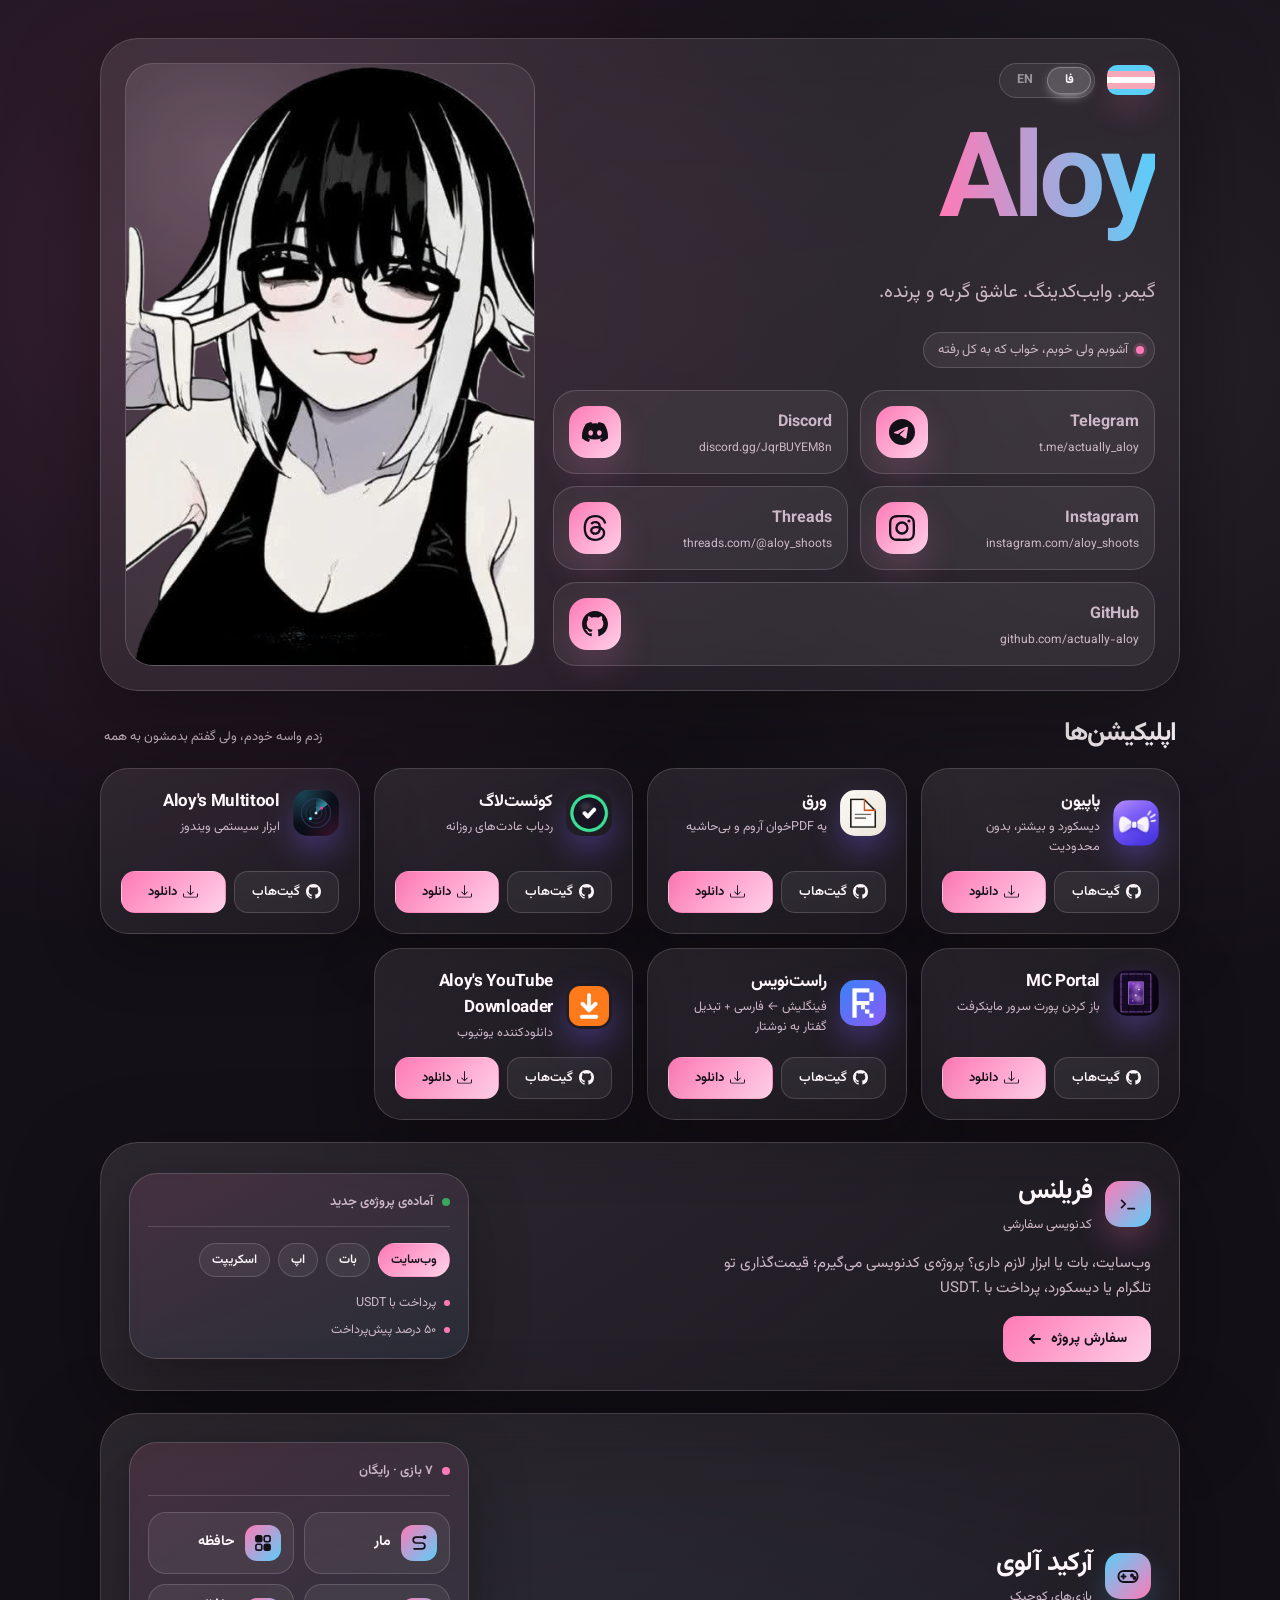
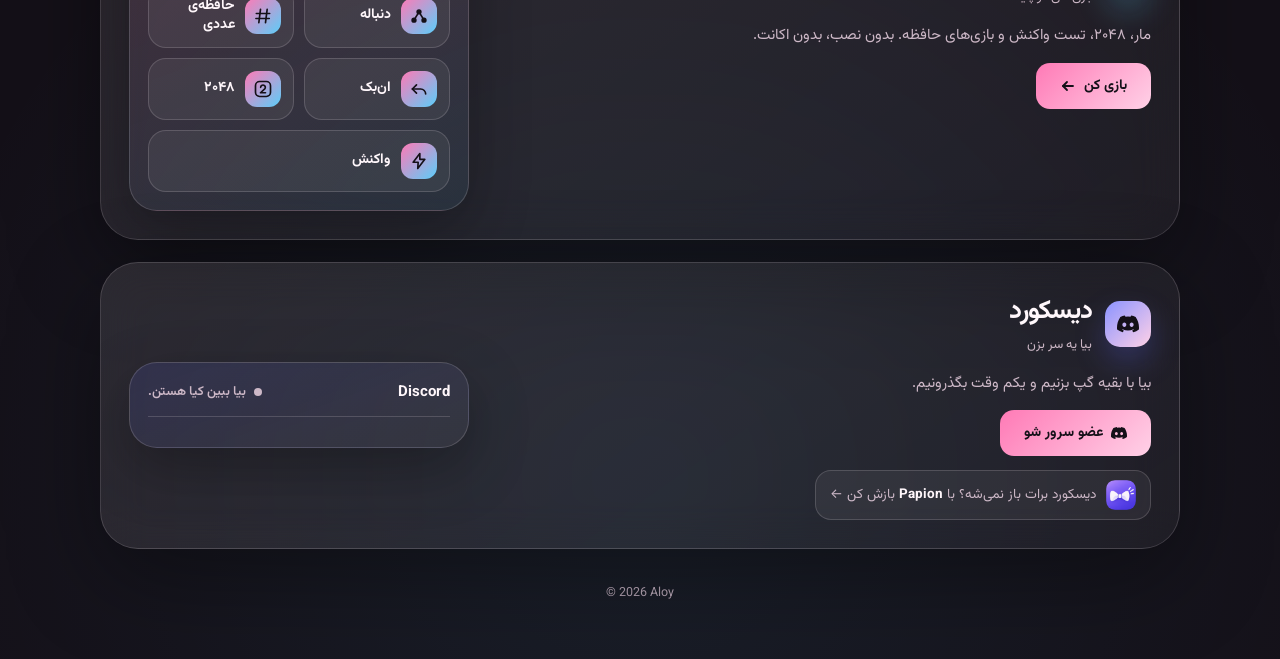
==== index.html @ 496dea72 "Add files via upload" ====
<!doctype html>
<html lang="fa" dir="rtl">
<head>
  <meta charset="utf-8">
  <meta name="viewport" content="width=device-width, initial-scale=1">
  <meta name="theme-color" content="#141018">
  <title>Aloy</title>
  <meta name="description" content="Aloy&#039;s corner of the internet — links, an OC, and whatever else.">
  <link rel="canonical" href="https://actually-aloy.github.io/site">
  <meta property="og:type" content="profile">
  <meta property="og:title" content="Aloy">
  <meta property="og:description" content="Aloy&#039;s corner of the internet — links, an OC, and whatever else.">
  <meta property="og:url" content="https://actually-aloy.github.io/site">
  <meta property="og:image" content="https://actually-aloy.github.io/site/og.jpg">
  <meta name="twitter:card" content="summary_large_image">
  <meta name="twitter:title" content="Aloy">
  <meta name="twitter:description" content="Aloy&#039;s corner of the internet — links, an OC, and whatever else.">
  <meta name="twitter:image" content="https://actually-aloy.github.io/site/og.jpg">
  <link rel="icon" href="favicon.svg?v=2" type="image/svg+xml">
  <link rel="preconnect" href="https://fonts.googleapis.com">
  <link rel="preconnect" href="https://fonts.gstatic.com" crossorigin>
  <link href="https://fonts.googleapis.com/css2?family=Inter:wght@400;500;600;700;800;900&display=swap" rel="stylesheet">
  <link href="https://fonts.googleapis.com/css2?family=Vazirmatn:wght@400;500;600;700;800;900&display=swap" rel="stylesheet">
  <style>
    :root {
      --bg: #141018;
      --text: #fff7fb;
      --muted: #cdb8c7;
      --line: rgba(255, 239, 247, 0.16);
      --pink: #ff7ab6;
      --pink-soft: #ffd1e7;
      --blue: #5bcefa;
      --surface: rgba(255, 244, 249, 0.07);
      --radius: 28px;
    }

    * {
      box-sizing: border-box;
    }

    body {
      margin: 0;
      min-height: 100vh;
      font-family: Inter, ui-sans-serif, system-ui, -apple-system, BlinkMacSystemFont, "Segoe UI", sans-serif;
      color: var(--text);
      background:
        radial-gradient(circle at 16% 12%, rgba(255, 122, 182, 0.15), transparent 30%),
        radial-gradient(circle at 88% 16%, rgba(255, 209, 231, 0.08), transparent 28%),
        radial-gradient(circle at 50% 92%, rgba(91, 206, 250, 0.08), transparent 34%),
        var(--bg);
      animation: page-fade-in 0.4s ease-out;
      user-select: none;
      -webkit-user-select: none;
      -moz-user-select: none;
    }

    @keyframes page-fade-in {
      from { opacity: 0; }
      to { opacity: 1; }
    }

    @media (prefers-reduced-motion: reduce) {
      body {
        animation: none;
      }
    }

    html[lang="fa"] body {
      font-family: Vazirmatn, Inter, ui-sans-serif, system-ui, -apple-system, BlinkMacSystemFont, "Segoe UI", sans-serif;
    }

    html[dir="rtl"] .status {
      padding: 7px 10px 7px 14px;
    }

    html[dir="rtl"] .social {
      grid-template-columns: minmax(0, 1fr) 52px;
    }

    html[dir="rtl"] .social-icon {
      order: 2;
    }

    html[dir="rtl"] .social > span:last-child {
      text-align: right;
    }

    html[dir="rtl"] .app-top {
      text-align: right;
    }

    html[dir="rtl"] .discord-top,
    html[dir="rtl"] .freelance-top,
    html[dir="rtl"] .arcade-top {
      text-align: right;
    }

    html[dir="rtl"] .discord-status-badge {
      right: auto;
      left: -2px;
    }

    html[dir="rtl"] .discord-more-row {
      text-align: right;
    }

    a {
      color: inherit;
      text-decoration: none;
    }

    .page {
      width: min(1080px, calc(100% - 36px));
      margin: 0 auto;
      padding: 38px 0 56px;
    }

    .hero {
      display: grid;
      grid-template-columns: minmax(0, 1fr) minmax(310px, 410px);
      gap: 18px;
      padding: 24px;
      overflow: visible;
      border: 1px solid var(--line);
      border-radius: calc(var(--radius) + 10px);
      background: linear-gradient(145deg, rgba(255, 244, 249, 0.105), rgba(255, 244, 249, 0.045));
      box-shadow: 0 28px 90px rgba(0, 0, 0, 0.36);
      backdrop-filter: blur(22px);
    }

    .intro {
      display: flex;
      flex-direction: column;
      justify-content: center;
      gap: 22px;
      min-width: 0;
    }

    .topline {
      display: flex;
      align-items: center;
      gap: 12px;
      min-width: 0;
    }

    .flag {
      width: 48px;
      height: 30px;
      flex: 0 0 auto;
      padding: 0;
      border: none;
      border-radius: 10px;
      overflow: hidden;
      cursor: pointer;
      box-shadow: 0 14px 30px rgba(255, 122, 182, 0.16);
      background:
        linear-gradient(
          #5bcefa 0 20%,
          #f5a9b8 20% 40%,
          #ffffff 40% 60%,
          #f5a9b8 60% 80%,
          #5bcefa 80% 100%
        );
      transition: transform 180ms ease, box-shadow 180ms ease;
    }

    .flag:hover {
      transform: translateY(-2px) scale(1.03);
      box-shadow: 0 18px 36px rgba(255, 122, 182, 0.26);
    }

    .flag:focus-visible {
      outline: 2px solid var(--pink-soft);
      outline-offset: 3px;
    }

    .lang-toggle {
      margin-inline-start: auto;
      display: inline-flex;
      align-items: center;
      gap: 6px;
      padding: 7px 14px;
      border: 1px solid var(--line);
      border-radius: 999px;
      background: rgba(255, 244, 249, 0.06);
      color: var(--text);
      font-family: inherit;
      font-size: 13px;
      font-weight: 600;
      cursor: pointer;
      transition: background 180ms ease, border-color 180ms ease;
    }

    .lang-toggle:hover {
      background: rgba(255, 244, 249, 0.12);
      border-color: rgba(255, 209, 231, 0.4);
    }

    .modal-overlay {
      position: fixed;
      inset: 0;
      z-index: 50;
      display: none;
      align-items: center;
      justify-content: center;
      padding: 20px;
      background: rgba(10, 7, 12, 0.72);
      backdrop-filter: blur(6px);
      animation: modal-fade 180ms ease-out;
    }

    .modal-overlay.open {
      display: flex;
    }

    @keyframes modal-fade {
      from { opacity: 0; }
      to { opacity: 1; }
    }

    .modal-box {
      width: min(520px, 100%);
      max-height: 84vh;
      overflow-y: auto;
      padding: 28px;
      border: 1px solid var(--line);
      border-radius: calc(var(--radius) - 4px);
      background: linear-gradient(150deg, rgba(35, 27, 40, 0.98), rgba(20, 16, 24, 0.98));
      box-shadow: 0 30px 90px rgba(0, 0, 0, 0.5);
    }

    .modal-box h2 {
      margin: 0 0 14px;
      font-size: 24px;
      letter-spacing: -0.03em;
    }

    .modal-box p {
      margin: 0 0 14px;
      color: var(--muted);
      font-size: 15px;
      line-height: 1.75;
    }

    .modal-box p:last-of-type {
      margin-bottom: 0;
    }

    .modal-close {
      margin-top: 20px;
      width: 100%;
      padding: 11px;
      border: none;
      border-radius: 14px;
      background: linear-gradient(135deg, var(--pink), var(--pink-soft));
      color: #141018;
      font-family: inherit;
      font-size: 14px;
      font-weight: 700;
      cursor: pointer;
      transition: filter 180ms ease;
    }

    .modal-close:hover {
      filter: brightness(1.05);
    }

    h1 {
      margin: 0;
      font-size: clamp(58px, 11vw, 118px);
      line-height: 1.15;
      letter-spacing: -0.04em;
    }

    .gradient-text {
      background: linear-gradient(90deg, var(--pink), var(--blue), var(--pink-soft), var(--pink));
      background-size: 300% 100%;
      -webkit-background-clip: text;
      background-clip: text;
      color: transparent;
      animation: enchant 5s linear infinite;
    }

    @keyframes enchant {
      to { background-position: -300% 0; }
    }

    @media (prefers-reduced-motion: reduce) {
      .gradient-text {
        animation: none;
      }
    }

    .bio {
      max-width: 560px;
      margin: 0;
      color: var(--muted);
      font-size: 19px;
      line-height: 1.7;
    }

    .status {
      display: inline-flex;
      align-items: center;
      gap: 8px;
      width: fit-content;
      margin: 0;
      padding: 7px 14px 7px 10px;
      border: 1px solid var(--line);
      border-radius: 999px;
      background: rgba(255, 244, 249, 0.06);
      color: var(--muted);
      font-size: 13px;
    }

    .status-dot {
      width: 8px;
      height: 8px;
      flex: 0 0 auto;
      border-radius: 50%;
      background: var(--pink);
      box-shadow: 0 0 0 3px rgba(255, 122, 182, 0.18);
    }

    .socials {
      display: grid;
      grid-template-columns: repeat(2, minmax(0, 1fr));
      gap: 12px;
    }

    .social {
      display: grid;
      grid-template-columns: 52px minmax(0, 1fr);
      align-items: center;
      gap: 14px;
      min-height: 78px;
      padding: 15px;
      border: 1px solid var(--line);
      border-radius: 23px;
      background: rgba(255, 244, 249, 0.06);
      transition: transform 180ms ease, border-color 180ms ease, background 180ms ease;
    }

    .social:last-child:nth-child(odd) {
      grid-column: 1 / -1;
    }

    .social:hover {
      transform: translateY(-2px);
      border-color: rgba(255, 209, 231, 0.4);
      background: rgba(255, 244, 249, 0.1);
    }

    .social-icon {
      width: 52px;
      height: 52px;
      display: grid;
      place-items: center;
      border-radius: 18px;
      color: #141018;
      background: linear-gradient(135deg, var(--pink), var(--pink-soft));
      box-shadow: 0 16px 34px rgba(255, 122, 182, 0.18);
    }

    .social-icon svg {
      width: 26px;
      height: 26px;
      color: #141018;
    }

    .social strong {
      display: block;
      overflow: hidden;
      text-overflow: ellipsis;
      white-space: nowrap;
      font-size: 16px;
    }

    .social span:last-child {
      display: block;
      margin-top: 4px;
      overflow: hidden;
      color: var(--muted);
      text-overflow: ellipsis;
      white-space: nowrap;
      font-size: 12px;
    }

    .oc-panel {
      position: relative;
      overflow: hidden;
      min-height: 470px;
      border: 1px solid var(--line);
      border-radius: var(--radius);
      background:
        radial-gradient(circle at 24% 16%, rgba(255, 209, 231, 0.16), transparent 34%),
        rgba(255, 244, 249, 0.055);
    }

    .oc-image {
      width: 100%;
      height: 100%;
      min-height: 470px;
      object-fit: cover;
      display: block;
    }

    .oc-placeholder {
      width: 100%;
      height: 100%;
      min-height: 470px;
      display: grid;
      place-items: center;
      padding: 30px;
      text-align: center;
    }

    .oc-placeholder-inner {
      width: min(260px, 100%);
      aspect-ratio: 1 / 1.18;
      display: grid;
      place-items: center;
      border: 1.5px dashed rgba(255, 209, 231, 0.42);
      border-radius: 30px;
      background: rgba(255, 244, 249, 0.055);
    }

    .oc-placeholder p {
      margin: 0;
      color: var(--muted);
      line-height: 1.65;
    }

    .oc-placeholder strong {
      display: block;
      margin-bottom: 8px;
      color: var(--text);
      font-size: 22px;
      letter-spacing: -0.04em;
    }

    .copyright {
      margin: 34px 0 0;
      color: var(--muted);
      font-size: 12.5px;
      text-align: center;
      opacity: 0.75;
    }

    .apps-section {
      margin-top: 22px;
    }

    .freelance-panel {
      display: grid;
      grid-template-columns: minmax(0, 1fr) minmax(280px, 340px);
      gap: 26px;
      align-items: center;
      margin-top: 22px;
      padding: 28px;
      border: 1px solid var(--line);
      border-radius: calc(var(--radius) + 10px);
      background: linear-gradient(145deg, rgba(255, 244, 249, 0.105), rgba(255, 244, 249, 0.045));
      box-shadow: 0 28px 90px rgba(0, 0, 0, 0.36);
      backdrop-filter: blur(22px);
    }

    .freelance-intro {
      display: flex;
      flex-direction: column;
      align-items: flex-start;
      gap: 14px;
      min-width: 0;
    }

    .freelance-top {
      display: flex;
      align-items: center;
      gap: 13px;
    }

    .freelance-icon {
      width: 46px;
      height: 46px;
      flex: 0 0 auto;
      display: grid;
      place-items: center;
      border-radius: 15px;
      color: #141018;
      background: linear-gradient(135deg, var(--pink), var(--blue));
      box-shadow: 0 14px 30px rgba(255, 122, 182, 0.24);
    }

    .freelance-icon svg {
      width: 22px;
      height: 22px;
    }

    .freelance-top h2 {
      margin: 0;
      font-size: 26px;
      letter-spacing: -0.03em;
    }

    .freelance-top span {
      color: var(--muted);
      font-size: 13px;
    }

    .freelance-cta {
      margin: 0;
      max-width: 440px;
      color: var(--muted);
      font-size: 15px;
      line-height: 1.7;
    }

    .freelance-go {
      display: inline-flex;
      align-items: center;
      gap: 8px;
      padding: 12px 24px;
      border: none;
      border-radius: 14px;
      background: linear-gradient(135deg, var(--pink), var(--pink-soft));
      color: #141018;
      font-family: inherit;
      font-size: 14px;
      font-weight: 700;
      transition: filter 180ms ease, transform 180ms ease;
    }

    .freelance-go:hover {
      filter: brightness(1.05);
      transform: translateY(-2px);
    }

    .freelance-go svg {
      width: 16px;
      height: 16px;
      flex: 0 0 auto;
    }

    html[dir="rtl"] .freelance-go svg {
      transform: scaleX(-1);
    }

    .freelance-card {
      display: flex;
      flex-direction: column;
      gap: 16px;
      width: 100%;
      max-width: 340px;
      margin-inline-start: auto;
      padding: 18px;
      border: 1px solid var(--line);
      border-radius: var(--radius);
      background: linear-gradient(160deg, rgba(255, 122, 182, 0.12), rgba(91, 206, 250, 0.07));
      box-shadow: 0 20px 60px rgba(0, 0, 0, 0.3);
    }

    .freelance-status {
      display: flex;
      align-items: center;
      gap: 9px;
      padding-bottom: 14px;
      border-bottom: 1px solid var(--line);
      color: var(--muted);
      font-size: 13px;
      font-weight: 600;
    }

    .freelance-dot {
      width: 8px;
      height: 8px;
      flex: 0 0 auto;
      border-radius: 50%;
      background: #3ba55d;
      box-shadow: 0 0 0 0 rgba(59, 165, 93, 0.6);
      animation: discord-pulse 2.2s ease-out infinite;
    }

    .freelance-dot.is-busy {
      background: var(--muted);
      animation: none;
    }

    .freelance-chips {
      display: flex;
      flex-wrap: wrap;
      gap: 8px;
    }

    .freelance-chip {
      padding: 6px 12px;
      border: 1px solid var(--line);
      border-radius: 999px;
      background: rgba(255, 244, 249, 0.06);
      color: var(--text);
      font-size: 12.5px;
      font-weight: 600;
    }

    .freelance-chip.main {
      border-color: transparent;
      background: linear-gradient(135deg, var(--pink), var(--pink-soft));
      color: #141018;
    }

    .freelance-meta {
      display: flex;
      flex-direction: column;
      gap: 7px;
      color: var(--muted);
      font-size: 12.5px;
    }

    .freelance-meta-row {
      display: flex;
      align-items: center;
      gap: 8px;
    }

    .freelance-meta-row::before {
      content: "";
      width: 6px;
      height: 6px;
      flex: 0 0 auto;
      border-radius: 50%;
      background: var(--pink);
    }

    .arcade-panel {
      display: grid;
      grid-template-columns: minmax(0, 1fr) minmax(280px, 340px);
      gap: 26px;
      align-items: center;
      margin-top: 22px;
      padding: 28px;
      border: 1px solid var(--line);
      border-radius: calc(var(--radius) + 10px);
      background: linear-gradient(145deg, rgba(255, 244, 249, 0.105), rgba(255, 244, 249, 0.045));
      box-shadow: 0 28px 90px rgba(0, 0, 0, 0.36);
      backdrop-filter: blur(22px);
    }

    .arcade-intro {
      display: flex;
      flex-direction: column;
      align-items: flex-start;
      gap: 14px;
      min-width: 0;
    }

    .arcade-top {
      display: flex;
      align-items: center;
      gap: 13px;
    }

    .arcade-icon {
      width: 46px;
      height: 46px;
      flex: 0 0 auto;
      display: grid;
      place-items: center;
      border-radius: 15px;
      color: #141018;
      background: linear-gradient(135deg, var(--blue), var(--pink));
      box-shadow: 0 14px 30px rgba(91, 206, 250, 0.2);
    }

    .arcade-icon svg {
      width: 24px;
      height: 24px;
    }

    .arcade-top h2 {
      margin: 0;
      font-size: 26px;
      letter-spacing: -0.03em;
    }

    .arcade-top span {
      color: var(--muted);
      font-size: 13px;
    }

    .arcade-cta {
      margin: 0;
      max-width: 440px;
      color: var(--muted);
      font-size: 15px;
      line-height: 1.7;
    }

    .arcade-go {
      display: inline-flex;
      align-items: center;
      gap: 8px;
      padding: 12px 24px;
      border-radius: 14px;
      background: linear-gradient(135deg, var(--pink), var(--pink-soft));
      color: #141018;
      font-size: 14px;
      font-weight: 700;
      transition: filter 180ms ease, transform 180ms ease;
    }

    .arcade-go:hover {
      filter: brightness(1.05);
      transform: translateY(-2px);
    }

    .arcade-go svg {
      width: 16px;
      height: 16px;
      flex: 0 0 auto;
    }

    html[dir="rtl"] .arcade-go svg {
      transform: scaleX(-1);
    }

    .arcade-card {
      display: flex;
      flex-direction: column;
      gap: 16px;
      width: 100%;
      max-width: 340px;
      margin-inline-start: auto;
      padding: 18px;
      border: 1px solid var(--line);
      border-radius: var(--radius);
      background: linear-gradient(160deg, rgba(255, 122, 182, 0.12), rgba(91, 206, 250, 0.07));
      box-shadow: 0 20px 60px rgba(0, 0, 0, 0.3);
    }

    .arcade-status {
      display: flex;
      align-items: center;
      gap: 9px;
      padding-bottom: 14px;
      border-bottom: 1px solid var(--line);
      color: var(--muted);
      font-size: 13px;
      font-weight: 600;
    }

    .arcade-dot {
      width: 8px;
      height: 8px;
      flex: 0 0 auto;
      border-radius: 50%;
      background: var(--pink);
    }

    .arcade-grid {
      display: grid;
      grid-template-columns: repeat(2, minmax(0, 1fr));
      gap: 10px;
    }

    .arcade-tile:last-child:nth-child(odd) {
      grid-column: 1 / -1;
    }

    .arcade-tile {
      display: flex;
      align-items: center;
      gap: 10px;
      min-width: 0;
      padding: 12px;
      border: 1px solid var(--line);
      border-radius: 18px;
      background: rgba(255, 244, 249, 0.06);
      transition: transform 180ms ease, border-color 180ms ease, background 180ms ease;
    }

    .arcade-tile:hover {
      transform: translateY(-2px);
      border-color: rgba(255, 209, 231, 0.4);
      background: rgba(255, 244, 249, 0.1);
    }

    .arcade-tile-icon {
      width: 36px;
      height: 36px;
      flex: 0 0 auto;
      display: grid;
      place-items: center;
      border-radius: 12px;
      color: #141018;
      background: linear-gradient(135deg, var(--pink), var(--blue));
    }

    .arcade-tile-icon svg {
      width: 20px;
      height: 20px;
    }

    .arcade-tile-name {
      min-width: 0;
      overflow: hidden;
      overflow-wrap: anywhere;
      line-height: 1.35;
      font-size: 14px;
      font-weight: 700;
    }

    .arcade-go:focus-visible,
    .arcade-tile:focus-visible {
      outline: 2px solid var(--pink-soft);
      outline-offset: 3px;
    }

    .discord-panel {
      display: grid;
      grid-template-columns: minmax(0, 1fr) minmax(280px, 340px);
      gap: 26px;
      align-items: center;
      margin-top: 22px;
      padding: 28px;
      border: 1px solid var(--line);
      border-radius: calc(var(--radius) + 10px);
      background: linear-gradient(145deg, rgba(255, 244, 249, 0.105), rgba(255, 244, 249, 0.045));
      box-shadow: 0 28px 90px rgba(0, 0, 0, 0.36);
      backdrop-filter: blur(22px);
    }

    .discord-intro {
      display: flex;
      flex-direction: column;
      align-items: flex-start;
      gap: 14px;
      min-width: 0;
    }

    .discord-cta {
      margin: 0;
      max-width: 440px;
      color: var(--muted);
      font-size: 15px;
      line-height: 1.7;
    }

    .discord-join {
      display: inline-flex;
      align-items: center;
      gap: 8px;
      padding: 12px 24px;
      border: none;
      border-radius: 14px;
      background: linear-gradient(135deg, var(--pink), var(--pink-soft));
      color: #141018;
      font-family: inherit;
      font-size: 14px;
      font-weight: 700;
      transition: filter 180ms ease, transform 180ms ease;
    }

    .discord-join:hover {
      filter: brightness(1.05);
      transform: translateY(-2px);
    }

    .discord-join svg {
      width: 16px;
      height: 16px;
      flex: 0 0 auto;
    }

    .discord-alt {
      display: inline-flex;
      align-items: center;
      gap: 10px;
      max-width: 440px;
      padding: 9px 14px;
      border: 1px solid var(--line);
      border-radius: 16px;
      background: rgba(255, 244, 249, 0.06);
      color: var(--muted);
      font-size: 13.5px;
      line-height: 1.6;
      transition: border-color 180ms ease, background 180ms ease, color 180ms ease;
    }

    .discord-alt:hover {
      border-color: rgba(255, 209, 231, 0.4);
      background: rgba(255, 244, 249, 0.1);
      color: var(--text);
    }

    .discord-alt img {
      width: 30px;
      height: 30px;
      flex: 0 0 auto;
      border-radius: 9px;
    }

    .discord-alt b {
      color: var(--text);
      font-weight: 700;
    }

    .discord-top {
      display: flex;
      align-items: center;
      gap: 13px;
    }

    .discord-icon {
      width: 46px;
      height: 46px;
      flex: 0 0 auto;
      display: grid;
      place-items: center;
      border-radius: 15px;
      color: #141018;
      background: linear-gradient(135deg, #8b93ff, var(--pink-soft));
      box-shadow: 0 14px 30px rgba(88, 101, 242, 0.28);
    }

    .discord-icon svg {
      width: 22px;
      height: 22px;
    }

    .discord-top h2 {
      margin: 0;
      font-size: 26px;
      letter-spacing: -0.03em;
    }

    .discord-top span {
      color: var(--muted);
      font-size: 13px;
    }

    .discord-live-card {
      display: flex;
      flex-direction: column;
      width: 100%;
      max-width: 340px;
      margin-inline-start: auto;
      padding: 18px;
      border: 1px solid var(--line);
      border-radius: var(--radius);
      background: linear-gradient(160deg, rgba(88, 101, 242, 0.14), rgba(255, 244, 249, 0.05));
      box-shadow: 0 20px 60px rgba(0, 0, 0, 0.3);
    }

    .discord-card-head {
      display: flex;
      align-items: baseline;
      justify-content: space-between;
      gap: 10px;
      padding-bottom: 12px;
      border-bottom: 1px solid var(--line);
    }

    .discord-server-name {
      min-width: 0;
      font-size: 15px;
      font-weight: 700;
      color: var(--text);
      white-space: nowrap;
      overflow: hidden;
      text-overflow: ellipsis;
    }

    .discord-status {
      display: flex;
      align-items: center;
      flex: 0 0 auto;
      gap: 8px;
      font-size: 13px;
      font-weight: 600;
      color: var(--muted);
    }

    .discord-dot {
      width: 8px;
      height: 8px;
      flex: 0 0 auto;
      border-radius: 50%;
      background: #3ba55d;
      box-shadow: 0 0 0 0 rgba(59, 165, 93, 0.6);
      animation: discord-pulse 2.2s ease-out infinite;
    }

    .discord-live-card.is-loading .discord-dot,
    .discord-live-card.is-fallback .discord-dot {
      background: var(--muted);
      animation: none;
    }

    @keyframes discord-pulse {
      0% { box-shadow: 0 0 0 0 rgba(59, 165, 93, 0.55); }
      70% { box-shadow: 0 0 0 7px rgba(59, 165, 93, 0); }
      100% { box-shadow: 0 0 0 0 rgba(59, 165, 93, 0); }
    }

    .discord-roster {
      display: flex;
      flex-direction: column;
      gap: 2px;
      margin-top: 12px;
      max-height: 280px;
      overflow-y: auto;
    }

    .discord-roster::-webkit-scrollbar {
      width: 6px;
    }

    .discord-roster::-webkit-scrollbar-thumb {
      background: rgba(255, 244, 249, 0.15);
      border-radius: 999px;
    }

    .discord-roster::-webkit-scrollbar-track {
      background: transparent;
    }

    .discord-channel-label {
      display: flex;
      align-items: center;
      gap: 6px;
      margin: 10px 0 4px;
      color: var(--muted);
      font-size: 11px;
      font-weight: 700;
      text-transform: uppercase;
      letter-spacing: 0.05em;
    }

    .discord-channel-label:first-child {
      margin-top: 0;
    }

    .discord-channel-label svg {
      width: 12px;
      height: 12px;
      flex: 0 0 auto;
    }

    .discord-member-row {
      display: flex;
      align-items: center;
      gap: 9px;
      padding: 4px 2px;
      border-radius: 8px;
      transition: background 140ms ease;
    }

    .discord-member-row:hover {
      background: rgba(255, 244, 249, 0.06);
    }

    .discord-member-avatar {
      position: relative;
      width: 24px;
      height: 24px;
      flex: 0 0 auto;
    }

    .discord-member-avatar img {
      width: 100%;
      height: 100%;
      border-radius: 50%;
      object-fit: cover;
      display: block;
      background: rgba(255, 244, 249, 0.08);
    }

    .discord-status-badge {
      position: absolute;
      right: -2px;
      bottom: -2px;
      width: 9px;
      height: 9px;
      border-radius: 50%;
      border: 2px solid #221b29;
    }

    .discord-member-name {
      min-width: 0;
      font-size: 13px;
      color: var(--text);
      white-space: nowrap;
      overflow: hidden;
      text-overflow: ellipsis;
    }

    .discord-more-row {
      padding: 6px 2px 2px;
      color: var(--muted);
      font-size: 12.5px;
    }

    .discord-skeleton-row {
      height: 22px;
      margin: 3px 0;
      border-radius: 8px;
      background: rgba(255, 244, 249, 0.07);
    }

    .discord-live-card.is-loading .discord-skeleton-row {
      animation: discord-shimmer 1.4s ease-in-out infinite;
    }

    @keyframes discord-shimmer {
      0%, 100% { opacity: 0.5; }
      50% { opacity: 1; }
    }

    .apps-head {
      display: flex;
      align-items: baseline;
      justify-content: space-between;
      gap: 12px;
      margin: 0 4px 14px;
    }

    .apps-head h2 {
      margin: 0;
      font-size: 26px;
      letter-spacing: -0.03em;
    }

    .apps-head span {
      color: var(--muted);
      font-size: 13px;
    }

    .apps-grid {
      display: grid;
      grid-template-columns: repeat(auto-fit, minmax(240px, 1fr));
      gap: 14px;
    }

    .app-card {
      display: flex;
      flex-direction: column;
      gap: 14px;
      padding: 20px;
      border: 1px solid var(--line);
      border-radius: var(--radius);
      background: linear-gradient(145deg, rgba(255, 244, 249, 0.09), rgba(255, 244, 249, 0.04));
      box-shadow: 0 20px 60px rgba(0, 0, 0, 0.3);
      backdrop-filter: blur(18px);
      transition: transform 180ms ease, border-color 180ms ease;
    }

    .app-card:hover {
      transform: translateY(-3px);
      border-color: rgba(255, 209, 231, 0.4);
    }

    .app-top {
      display: flex;
      align-items: center;
      gap: 13px;
    }

    .app-icon {
      width: 46px;
      height: 46px;
      flex: 0 0 auto;
      display: grid;
      place-items: center;
      border-radius: 15px;
      font-size: 17px;
      font-weight: 800;
      letter-spacing: -0.02em;
      color: #141018;
      background: linear-gradient(135deg, var(--blue), var(--pink-soft));
      box-shadow: 0 14px 30px rgba(91, 206, 250, 0.16);
    }

    .app-name {
      font-size: 17px;
      font-weight: 700;
      letter-spacing: -0.02em;
    }

    .app-ver {
      flex-basis: 100%;
      text-align: center;
      line-height: 1.1;
      font-size: 11px;
      font-weight: 600;
      opacity: 0.7;
    }

    .app-ver[hidden] {
      display: none;
    }

    .app-tag {
      margin-top: 2px;
      color: var(--muted);
      font-size: 12.5px;
    }

    .app-links {
      display: flex;
      flex-wrap: nowrap;
      gap: 8px;
      margin-top: auto;
    }

    .app-icon-img {
      display: block;
      background: none;
      object-fit: cover;
      box-shadow: 0 14px 30px rgba(124, 92, 250, 0.35);
    }

    .app-link {
      flex: 1;
      min-width: 0;
      white-space: nowrap;
      display: flex;
      align-items: center;
      justify-content: center;
      gap: 6px;
      padding: 10px 8px;
      border: 1px solid var(--line);
      border-radius: 14px;
      background: rgba(255, 244, 249, 0.06);
      color: var(--text);
      font-size: 13px;
      font-weight: 600;
      transition: background 180ms ease, border-color 180ms ease;
    }

    .app-link:hover {
      background: rgba(255, 244, 249, 0.12);
      border-color: rgba(255, 209, 231, 0.4);
    }

    .app-link.primary {
      flex-wrap: wrap;
      row-gap: 0;
      color: #141018;
      border-color: transparent;
      background: linear-gradient(135deg, var(--pink), var(--pink-soft));
    }

    .app-link.primary:hover {
      filter: brightness(1.05);
    }

    .app-link svg {
      width: 15px;
      height: 15px;
      flex: 0 0 auto;
    }

    @media (max-width: 900px) {
      .hero {
        grid-template-columns: 1fr;
      }

      .oc-panel,
      .oc-image,
      .oc-placeholder {
        min-height: 380px;
      }

      .discord-panel,
      .freelance-panel,
      .arcade-panel {
        grid-template-columns: 1fr;
      }

      .discord-intro,
      .freelance-intro,
      .arcade-intro {
        align-items: stretch;
        text-align: start;
      }

      .discord-live-card,
      .freelance-card,
      .arcade-card {
        max-width: 100%;
        margin-inline-start: 0;
      }

      .freelance-go,
      .arcade-go {
        justify-content: center;
      }
    }

    @media (max-width: 560px) {
      .page {
        width: min(100% - 22px, 1080px);
        padding-top: 18px;
      }

      .hero {
        padding: 16px;
        border-radius: 28px;
      }

      .discord-panel,
      .freelance-panel,
      .arcade-panel {
        padding: 18px;
        border-radius: 28px;
      }

      .socials {
        grid-template-columns: 1fr;
      }

      .intro {
        gap: 18px;
      }
    }
  </style>
  <link rel="stylesheet" href="langfx.css">
  <script src="langfx.js" defer></script>
</head>
<body>
  <main class="page">
    <section class="hero">
      <div class="intro">
        <div class="topline">
          <button type="button" class="flag" id="flag-btn" aria-label="Trans flag — click to learn what it means" aria-haspopup="dialog"></button>
          <button type="button" class="lang-toggle" id="lang-toggle" aria-label="Switch language"><span class="lt-pill"></span><span class="lt-o" data-l="en">EN</span><span class="lt-o" data-l="fa">فا</span></button>
        </div>
        <h1><span class="gradient-text">Aloy</span></h1>
        <p class="bio" id="bio-text">Gamer. Vibe coding. Cat & bird lover.</p>
        <p class="status" id="vibe-status"><span class="status-dot"></span><span id="vibe-text">loading vibe…</span></p>
        <nav class="socials" id="socials-nav" aria-label="Links">
          
      <a class="social" href="https://t.me/actually_aloy" target="_blank" rel="noopener noreferrer">
        <span class="social-icon"><svg viewBox="0 0 16 16" fill="currentColor" xmlns="http://www.w3.org/2000/svg">
        <path d="M16 8A8 8 0 1 1 0 8a8 8 0 0 1 16 0M8.287 5.906q-1.168.486-4.666 2.01-.567.225-.595.442c-.03.243.275.339.69.47l.175.055c.408.133.958.288 1.243.294q.39.01.868-.32 3.269-2.206 3.374-2.23c.05-.012.12-.026.166.016s.042.12.037.141c-.03.129-1.227 1.241-1.846 1.817-.193.18-.33.307-.358.336a8 8 0 0 1-.188.186c-.38.366-.664.64.015 1.088.327.216.589.393.85.571.284.194.568.387.936.629q.14.092.27.187c.331.236.63.448.997.414.214-.02.435-.22.547-.82.265-1.417.786-4.486.906-5.751a1.4 1.4 0 0 0-.013-.315.34.34 0 0 0-.114-.217.53.53 0 0 0-.31-.093c-.3.005-.763.166-2.984 1.09"/>
    </svg></span>
        <span>
          <strong>Telegram</strong>
          <span>t.me/actually_aloy</span>
        </span>
      </a>
    
      <a class="social" href="https://discord.gg/JqrBUYEM8n" target="_blank" rel="noopener noreferrer">
        <span class="social-icon"><svg viewBox="0 0 16 16" fill="currentColor" xmlns="http://www.w3.org/2000/svg">
        <path d="M13.545 2.907a13.2 13.2 0 0 0-3.257-1.011.05.05 0 0 0-.052.025c-.141.25-.297.577-.406.833a12.2 12.2 0 0 0-3.658 0 8 8 0 0 0-.412-.833.05.05 0 0 0-.052-.025c-1.125.194-2.22.534-3.257 1.011a.04.04 0 0 0-.021.018C.356 6.024-.213 9.047.066 12.032q.003.022.021.037a13.3 13.3 0 0 0 3.995 2.02.05.05 0 0 0 .056-.019q.463-.63.818-1.329a.05.05 0 0 0-.01-.059l-.018-.011a9 9 0 0 1-1.248-.595.05.05 0 0 1-.02-.066l.015-.019q.127-.095.248-.195a.05.05 0 0 1 .051-.007c2.619 1.196 5.454 1.196 8.041 0a.05.05 0 0 1 .053.007q.121.1.248.195a.05.05 0 0 1-.004.085 8 8 0 0 1-1.249.594.05.05 0 0 0-.03.03.05.05 0 0 0 .003.041c.24.465.515.909.817 1.329a.05.05 0 0 0 .056.019 13.2 13.2 0 0 0 4.001-2.02.05.05 0 0 0 .021-.037c.334-3.451-.559-6.449-2.366-9.106a.03.03 0 0 0-.02-.019m-8.198 7.307c-.789 0-1.438-.724-1.438-1.612s.637-1.613 1.438-1.613c.807 0 1.45.73 1.438 1.613 0 .888-.637 1.612-1.438 1.612m5.316 0c-.788 0-1.438-.724-1.438-1.612s.637-1.613 1.438-1.613c.807 0 1.451.73 1.438 1.613 0 .888-.631 1.612-1.438 1.612"/>
    </svg></span>
        <span>
          <strong>Discord</strong>
          <span>discord.gg/JqrBUYEM8n</span>
        </span>
      </a>
    
      <a class="social" href="https://www.instagram.com/aloy_shoots/" target="_blank" rel="noopener noreferrer">
        <span class="social-icon"><svg viewBox="0 0 16 16" fill="currentColor" xmlns="http://www.w3.org/2000/svg">
        <path d="M8 0C5.829 0 5.556.01 4.703.048 3.85.088 3.269.222 2.76.42a3.9 3.9 0 0 0-1.417.923A3.9 3.9 0 0 0 .42 2.76C.222 3.268.087 3.85.048 4.7.01 5.555 0 5.827 0 8.001c0 2.172.01 2.444.048 3.297.04.852.174 1.433.372 1.942.205.526.478.972.923 1.417.444.445.89.719 1.416.923.51.198 1.09.333 1.942.372C5.555 15.99 5.827 16 8 16s2.444-.01 3.298-.048c.851-.04 1.434-.174 1.943-.372a3.9 3.9 0 0 0 1.416-.923c.445-.445.718-.891.923-1.417.197-.509.332-1.09.372-1.942C15.99 10.445 16 10.173 16 8s-.01-2.445-.048-3.299c-.04-.851-.175-1.433-.372-1.941a3.9 3.9 0 0 0-.923-1.417A3.9 3.9 0 0 0 13.24.42c-.51-.198-1.092-.333-1.943-.372C10.443.01 10.172 0 7.998 0zm-.717 1.442h.718c2.136 0 2.389.007 3.232.046.78.035 1.204.166 1.486.275.373.145.64.319.92.599s.453.546.598.92c.11.281.24.705.275 1.485.039.843.047 1.096.047 3.231s-.008 2.389-.047 3.232c-.035.78-.166 1.203-.275 1.485a2.5 2.5 0 0 1-.599.919c-.28.28-.546.453-.92.598-.28.11-.704.24-1.485.276-.843.038-1.096.047-3.232.047s-2.39-.009-3.233-.047c-.78-.036-1.203-.166-1.485-.276a2.5 2.5 0 0 1-.92-.598 2.5 2.5 0 0 1-.6-.92c-.109-.281-.24-.705-.275-1.485-.038-.843-.046-1.096-.046-3.233s.008-2.388.046-3.231c.036-.78.166-1.204.276-1.486.145-.373.319-.64.599-.92s.546-.453.92-.598c.282-.11.705-.24 1.485-.276.738-.034 1.024-.044 2.515-.045zm4.988 1.328a.96.96 0 1 0 0 1.92.96.96 0 0 0 0-1.92m-4.27 1.122a4.109 4.109 0 1 0 0 8.217 4.109 4.109 0 0 0 0-8.217m0 1.441a2.667 2.667 0 1 1 0 5.334 2.667 2.667 0 0 1 0-5.334"/>
    </svg></span>
        <span>
          <strong>Instagram</strong>
          <span>instagram.com/aloy_shoots</span>
        </span>
      </a>
    
      <a class="social" href="https://www.threads.com/@aloy_shoots" target="_blank" rel="noopener noreferrer">
        <span class="social-icon"><svg viewBox="0 0 16 16" fill="currentColor" xmlns="http://www.w3.org/2000/svg">
        <path d="M6.321 6.016c-.27-.18-1.166-.802-1.166-.802.756-1.081 1.753-1.502 3.132-1.502.975 0 1.803.327 2.394.948s.928 1.509 1.005 2.644q.492.207.905.484c1.109.745 1.719 1.86 1.719 3.137 0 2.716-2.226 5.075-6.256 5.075C4.594 16 1 13.987 1 7.994 1 2.034 4.482 0 8.044 0 9.69 0 13.55.243 15 5.036l-1.36.353C12.516 1.974 10.163 1.43 8.006 1.43c-3.565 0-5.582 2.171-5.582 6.79 0 4.143 2.254 6.343 5.63 6.343 2.777 0 4.847-1.443 4.847-3.556 0-1.438-1.208-2.127-1.27-2.127-.236 1.234-.868 3.31-3.644 3.31-1.618 0-3.013-1.118-3.013-2.582 0-2.09 1.984-2.847 3.55-2.847.586 0 1.294.04 1.663.114 0-.637-.54-1.728-1.9-1.728-1.25 0-1.566.405-1.967.868ZM8.716 8.19c-2.04 0-2.304.87-2.304 1.416 0 .878 1.043 1.168 1.6 1.168 1.02 0 2.067-.282 2.232-2.423a6.2 6.2 0 0 0-1.528-.161"/>
    </svg></span>
        <span>
          <strong>Threads</strong>
          <span>threads.com/@aloy_shoots</span>
        </span>
      </a>
    
      <a class="social" href="https://github.com/actually-aloy" target="_blank" rel="noopener noreferrer">
        <span class="social-icon"><svg viewBox="0 0 16 16" fill="currentColor" xmlns="http://www.w3.org/2000/svg">
        <path d="M8 0C3.58 0 0 3.58 0 8c0 3.54 2.29 6.53 5.47 7.59.4.07.55-.17.55-.38 0-.19-.01-.82-.01-1.49-2.01.37-2.53-.49-2.69-.94-.09-.23-.48-.94-.82-1.13-.28-.15-.68-.52-.01-.53.63-.01 1.08.58 1.23.82.72 1.21 1.87.87 2.33.66.07-.52.28-.87.51-1.07-1.78-.2-3.64-.89-3.64-3.95 0-.87.31-1.59.82-2.15-.08-.2-.36-1.02.08-2.12 0 0 .67-.21 2.2.82.64-.18 1.32-.27 2-.27.68 0 1.36.09 2 .27 1.53-1.04 2.2-.82 2.2-.82.44 1.1.16 1.92.08 2.12.51.56.82 1.27.82 2.15 0 3.07-1.87 3.75-3.65 3.95.29.25.54.73.54 1.48 0 1.07-.01 1.93-.01 2.2 0 .21.15.46.55.38A8.01 8.01 0 0 0 16 8c0-4.42-3.58-8-8-8"/>
    </svg></span>
        <span>
          <strong>GitHub</strong>
          <span>github.com/actually-aloy</span>
        </span>
      </a>
    
        </nav>
      </div>
      <aside class="oc-panel" aria-label="OC placeholder">
        <img class="oc-image" src="oc.png" alt="OC image">
      </aside>
    </section>

    <section class="apps-section">
      <div class="apps-head">
        <h2 id="apps-title">Apps</h2>
        <span id="apps-subtitle">built by me, for me, shared anyway</span>
      </div>
      <div class="apps-grid" id="apps-grid"></div>
    </section>

    <section class="freelance-panel">
      <div class="freelance-intro">
        <div class="freelance-top">
          <div class="freelance-icon" aria-hidden="true">
            <svg viewBox="0 0 24 24" fill="none" stroke="currentColor" stroke-width="1.9" stroke-linecap="round" stroke-linejoin="round"><path d="M5 8l4 4-4 4"/><path d="M12 17h7"/></svg>
          </div>
          <div>
            <h2 id="freelance-title">Freelance</h2>
            <span id="freelance-subtitle">code for hire</span>
          </div>
        </div>
        <p class="freelance-cta" id="freelance-cta-text">Need a website, bot or tool? I take on coding projects.</p>
        <a class="freelance-go" href="freelance.html">
          <span id="freelance-go-label">Work with me</span>
          <svg viewBox="0 0 16 16" fill="none" stroke="currentColor" stroke-width="1.8" stroke-linecap="round" stroke-linejoin="round" aria-hidden="true"><path d="M3 8h10"/><path d="M9 4l4 4-4 4"/></svg>
        </a>
      </div>
      <div class="freelance-card">
        <div class="freelance-status">
          <span class="freelance-dot" id="freelance-dot"></span>
          <span id="freelance-status-text">…</span>
        </div>
        <div class="freelance-chips" id="freelance-chips"></div>
        <div class="freelance-meta" id="freelance-meta"></div>
      </div>
    </section>

    <section class="arcade-panel">
      <div class="arcade-intro">
        <div class="arcade-top">
          <div class="arcade-icon" aria-hidden="true">
            <svg viewBox="0 0 24 24" fill="none" stroke="currentColor" stroke-width="1.9" stroke-linecap="round" stroke-linejoin="round"><rect x="2.5" y="7" width="19" height="11" rx="5"/><path d="M7.5 10.5v4"/><path d="M5.5 12.5h4"/><circle cx="16" cy="11.5" r="1"/><circle cx="18.5" cy="14" r="1"/></svg>
          </div>
          <div>
            <h2 id="arcade-title">Aloy's Arcade</h2>
            <span id="arcade-subtitle">tiny games</span>
          </div>
        </div>
        <p class="arcade-cta" id="arcade-cta-text"></p>
        <a class="arcade-go" href="arcade.html">
          <span id="arcade-go-label">Play now</span>
          <svg viewBox="0 0 16 16" fill="none" stroke="currentColor" stroke-width="1.8" stroke-linecap="round" stroke-linejoin="round" aria-hidden="true"><path d="M3 8h10"/><path d="M9 4l4 4-4 4"/></svg>
        </a>
      </div>
      <div class="arcade-card">
        <div class="arcade-status">
          <span class="arcade-dot"></span>
          <span id="arcade-status-text"></span>
        </div>
        <div class="arcade-grid" id="arcade-grid"></div>
      </div>
    </section>

    <section class="discord-panel">
      <div class="discord-intro">
        <div class="discord-top">
          <div class="discord-icon" aria-hidden="true">
            <svg viewBox="0 0 16 16" fill="currentColor" xmlns="http://www.w3.org/2000/svg"><path d="M13.545 2.907a13.2 13.2 0 0 0-3.257-1.011.05.05 0 0 0-.052.025c-.141.25-.297.577-.406.833a12.2 12.2 0 0 0-3.658 0 8 8 0 0 0-.412-.833.05.05 0 0 0-.052-.025c-1.125.194-2.22.534-3.257 1.011a.04.04 0 0 0-.021.018C.356 6.024-.213 9.047.066 12.032q.003.022.021.037a13.3 13.3 0 0 0 3.995 2.02.05.05 0 0 0 .056-.019q.463-.63.818-1.329a.05.05 0 0 0-.01-.059l-.018-.011a9 9 0 0 1-1.248-.595.05.05 0 0 1-.02-.066l.015-.019q.127-.095.248-.195a.05.05 0 0 1 .051-.007c2.619 1.196 5.454 1.196 8.041 0a.05.05 0 0 1 .053.007q.121.1.248.195a.05.05 0 0 1-.004.085 8 8 0 0 1-1.249.594.05.05 0 0 0-.03.03.05.05 0 0 0 .003.041c.24.465.515.909.817 1.329a.05.05 0 0 0 .056.019 13.2 13.2 0 0 0 4.001-2.02.05.05 0 0 0 .021-.037c.334-3.451-.559-6.449-2.366-9.106a.03.03 0 0 0-.02-.019m-8.198 7.307c-.789 0-1.438-.724-1.438-1.612s.637-1.613 1.438-1.613c.807 0 1.45.73 1.438 1.613 0 .888-.637 1.612-1.438 1.612m5.316 0c-.788 0-1.438-.724-1.438-1.612s.637-1.613 1.438-1.613c.807 0 1.451.73 1.438 1.613 0 .888-.631 1.612-1.438 1.612"/></svg>
          </div>
          <div>
            <h2 id="discord-title">Discord</h2>
            <span id="discord-subtitle">come say hi</span>
          </div>
        </div>
        <p class="discord-cta" id="discord-cta-text">Come hang out, chat, and vibe with everyone.</p>
        <a class="discord-join" id="discord-join-link" href="https://discord.gg/JqrBUYEM8n" target="_blank" rel="noopener noreferrer">
          <svg viewBox="0 0 16 16" fill="currentColor" xmlns="http://www.w3.org/2000/svg"><path d="M13.545 2.907a13.2 13.2 0 0 0-3.257-1.011.05.05 0 0 0-.052.025c-.141.25-.297.577-.406.833a12.2 12.2 0 0 0-3.658 0 8 8 0 0 0-.412-.833.05.05 0 0 0-.052-.025c-1.125.194-2.22.534-3.257 1.011a.04.04 0 0 0-.021.018C.356 6.024-.213 9.047.066 12.032q.003.022.021.037a13.3 13.3 0 0 0 3.995 2.02.05.05 0 0 0 .056-.019q.463-.63.818-1.329a.05.05 0 0 0-.01-.059l-.018-.011a9 9 0 0 1-1.248-.595.05.05 0 0 1-.02-.066l.015-.019q.127-.095.248-.195a.05.05 0 0 1 .051-.007c2.619 1.196 5.454 1.196 8.041 0a.05.05 0 0 1 .053.007q.121.1.248.195a.05.05 0 0 1-.004.085 8 8 0 0 1-1.249.594.05.05 0 0 0-.03.03.05.05 0 0 0 .003.041c.24.465.515.909.817 1.329a.05.05 0 0 0 .056.019 13.2 13.2 0 0 0 4.001-2.02.05.05 0 0 0 .021-.037c.334-3.451-.559-6.449-2.366-9.106a.03.03 0 0 0-.02-.019m-8.198 7.307c-.789 0-1.438-.724-1.438-1.612s.637-1.613 1.438-1.613c.807 0 1.45.73 1.438 1.613 0 .888-.637 1.612-1.438 1.612m5.316 0c-.788 0-1.438-.724-1.438-1.612s.637-1.613 1.438-1.613c.807 0 1.451.73 1.438 1.613 0 .888-.631 1.612-1.438 1.612"/></svg>
          <span id="discord-join-label">Join the server</span>
        </a>
        <a class="discord-alt" id="discord-alt" href="papion.html"></a>
      </div>
      <div class="discord-live-card is-loading" id="discord-live-card">
        <div class="discord-card-head">
          <span class="discord-server-name" id="discord-server-name">Discord</span>
          <span class="discord-status">
            <span class="discord-dot" id="discord-dot"></span>
            <span id="discord-status-text">…</span>
          </span>
        </div>
        <div class="discord-roster" id="discord-roster">
          <div class="discord-skeleton-row"></div>
          <div class="discord-skeleton-row"></div>
          <div class="discord-skeleton-row"></div>
        </div>
      </div>
    </section>
    <p class="copyright" dir="ltr">© 2026 Aloy</p>
  </main>

  <div class="modal-overlay" id="flag-modal" role="dialog" aria-modal="true" aria-labelledby="modal-title">
    <div class="modal-box">
      <h2 id="modal-title">What does trans mean?</h2>
      <div id="modal-body">
        <p>Being transgender is about gender identity — your own internal sense of being a man, a woman, both, neither, or something else. A trans person's gender identity doesn't match the sex they were assigned at birth, so they may transition (socially, medically, or both) to live as their actual gender.</p>
        <p>Being gay is about sexual orientation — who you're romantically or sexually attracted to. It has nothing to do with gender identity.</p>
        <p>These are two separate parts of a person: identity (who you are) vs. orientation (who you're attracted to). A trans person can be straight, gay, bisexual, or any other orientation, just like anyone else. Being trans doesn't say anything about who someone is attracted to, and being gay doesn't say anything about someone's gender identity.</p>
      </div>
      <button type="button" class="modal-close" id="modal-close">Got it</button>
    </div>
  </div>

  <script src="freelance-config.js"></script>
  <script src="releases.js"></script>
  <script>
    (function () {
      var host = location.hostname;
      var local = host === 'localhost' || host === '127.0.0.1' || /^[\d.]+$/.test(host) || host.charAt(0) === '[';
      if (local || !/^https?:$/.test(location.protocol)) return;
      var clean = location.pathname.replace(/\/index\.html$/, '/').replace(/\.html$/, '');
      if (clean !== location.pathname) history.replaceState(null, '', clean + location.search + location.hash);
    })();

    const APPS = [
      {
        name: "Papion",
        nameFa: "پاپیون",
        tag: "discord, and more, without limits",
        tagFa: "دیسکورد و بیشتر، بدون محدودیت",
        repo: "actually-aloy/papion",
        page: "papion.html",
        icon: "papion-logo-on.png"
      },
      {
        name: "Varaq",
        nameFa: "ورق",
        tag: "a quiet pdf reader",
        tagFa: "یه PDF‌خوان آروم و بی‌حاشیه",
        repo: "actually-aloy/varaq",
        page: "varaq.html",
        icon: "varaq-logo.png"
      },
      {
        name: "QuestLog",
        nameFa: "کوئست‌لاگ",
        tag: "daily habit tracker",
        tagFa: "ردیاب عادت‌های روزانه",
        repo: "actually-aloy/questlog",
        page: "questlog.html",
        icon: "questlog-logo.png"
      },
      {
        name: "Aloy's Multitool",
        tag: "windows system utility",
        tagFa: "ابزار سیستمی ویندوز",
        repo: "actually-aloy/aloys-multitool",
        page: "multitool.html",
        icon: "amt-logo.png"
      },
      {
        name: "MC Portal",
        tag: "opens your minecraft server port",
        tagFa: "باز کردن پورت سرور ماینکرفت",
        repo: "actually-aloy/mc-portal",
        page: "mcportal.html",
        icon: "mcportal-logo.png"
      },
      {
        name: "Rastnevis",
        nameFa: "راست‌نویس",
        tag: "finglish → persian + speech-to-text",
        tagFa: "فینگلیش ← فارسی + تبدیل گفتار به نوشتار",
        repo: "actually-aloy/rastnevis",
        page: "rastnevis.html",
        icon: "rastnevis-logo.png"
      },
      {
        name: "Aloy's YouTube Downloader",
        tag: "youtube downloader",
        tagFa: "دانلودکننده یوتیوب",
        repo: "actually-aloy/aloys-youtube-downloader",
        page: "ytdownloader.html",
        icon: "aytd-logo.png"
      }
    ];

    const ghIcon = '<svg viewBox="0 0 16 16" fill="currentColor" xmlns="http://www.w3.org/2000/svg"><path d="M8 0C3.58 0 0 3.58 0 8c0 3.54 2.29 6.53 5.47 7.59.4.07.55-.17.55-.38 0-.19-.01-.82-.01-1.49-2.01.37-2.53-.49-2.69-.94-.09-.23-.48-.94-.82-1.13-.28-.15-.68-.52-.01-.53.63-.01 1.08.58 1.23.82.72 1.21 1.87.87 2.33.66.07-.52.28-.87.51-1.07-1.78-.2-3.64-.89-3.64-3.95 0-.87.31-1.59.82-2.15-.08-.2-.36-1.02.08-2.12 0 0 .67-.21 2.2.82.64-.18 1.32-.27 2-.27.68 0 1.36.09 2 .27 1.53-1.04 2.2-.82 2.2-.82.44 1.1.16 1.92.08 2.12.51.56.82 1.27.82 2.15 0 3.07-1.87 3.75-3.65 3.95.29.25.54.73.54 1.48 0 1.07-.01 1.93-.01 2.2 0 .21.15.46.55.38A8.01 8.01 0 0 0 16 8c0-4.42-3.58-8-8-8"/></svg>';
    const dlIcon = '<svg viewBox="0 0 16 16" fill="currentColor" xmlns="http://www.w3.org/2000/svg"><path d="M.5 9.9a.5.5 0 0 1 .5.5v2.1a1 1 0 0 0 1 1h12a1 1 0 0 0 1-1v-2.1a.5.5 0 0 1 1 0v2.1a2 2 0 0 1-2 2H2a2 2 0 0 1-2-2v-2.1a.5.5 0 0 1 .5-.5"/><path d="M7.5 10.29V1.5a.5.5 0 0 1 1 0v8.79l2.15-2.15a.5.5 0 0 1 .7.71l-3 3a.5.5 0 0 1-.7 0l-3-3a.5.5 0 1 1 .7-.71z"/></svg>';

    const appsGrid = document.getElementById('apps-grid');
    const RELEASES = {};
    const releasePage = LatestRelease.page;

    function applyRelease(repo) {
      const d = RELEASES[repo];
      document.querySelectorAll('a.app-dl').forEach(a => {
        if (a.dataset.repo === repo && !a.dataset.fixed) a.href = d ? d.url : releasePage(repo);
      });
      document.querySelectorAll('span.app-ver').forEach(v => {
        if (v.dataset.repo !== repo) return;
        v.textContent = d && d.tag ? d.tag : '';
        v.hidden = !(d && d.tag);
      });
    }

    function renderApps(lang) {
      appsGrid.innerHTML = '';
      APPS.forEach(app => {
        const initials = app.name.replace(/[^A-Za-z0-9 ]/g, '').split(' ').map(w => w[0]).join('').slice(0, 2).toUpperCase();
        const tag = lang === 'fa' ? app.tagFa : app.tag;
        const ghLabel = lang === 'fa' ? 'گیت‌هاب' : 'GitHub';
        const dlLabel = lang === 'fa' ? 'دانلود' : 'Download';
        const title = lang === 'fa' && app.nameFa ? app.nameFa : app.name;
        const card = document.createElement('div');
        card.className = 'app-card';
        card.innerHTML = `
          <div class="app-top">
            ${app.icon ? `<img class="app-icon app-icon-img" src="${app.icon}" alt="" width="46" height="46" draggable="false">` : `<div class="app-icon">${initials}</div>`}
            <div>
              <div class="app-name">${title}</div>
              <div class="app-tag">${tag}</div>
            </div>
          </div>
          <div class="app-links">
            <a class="app-link" href="https://github.com/${app.repo}" target="_blank" rel="noopener noreferrer">${ghIcon}${ghLabel}</a>
            <a class="app-link app-dl primary" data-repo="${app.repo}"${app.page ? ' data-fixed="1"' : ''} href="${app.page || releasePage(app.repo)}">${dlIcon}${dlLabel}<span class="app-ver" dir="ltr" data-repo="${app.repo}" hidden></span></a>
          </div>
        `;
        appsGrid.appendChild(card);
        applyRelease(app.repo);
      });
    }

    APPS.forEach(app => {
      LatestRelease.latest(app.repo).then(d => {
        if (d) { RELEASES[app.repo] = d; applyRelease(app.repo); }
      });
    });

    const VIBES = {
      en: ["chaotic good, low sleep", "grinding a new server plugin", "reverse-engineering something I shouldn't", "cat is supervising", "cockatiel is screaming about something", "bird is doing parkour on my monitor", "cat knocked something off the desk again", "taming a very dramatic bird", "pets are conspiring against my sleep schedule", "definitely should be asleep", "deep in a crackme", "100% caffeine by volume", "vibe coding until it breaks"],
      fa: ["آشوبم ولی خوبم، خواب که به کل رفته", "دارم یه پلاگین جدید واسه سرور می‌زنم", "دارم یه چیزی رو ریورس می‌کنم که نباید", "گربه نشسته داره نظارتم می‌کنه", "کاکاتیلم داره سر یه چیزی جیغ می‌زنه", "پرنده داره رو مانیتورم پارکور می‌زنه", "گربه باز یه چیزیو از رو میز انداخت پایین", "دارم یه پرنده خیلی دراماتیک رو اهلی می‌کنم", "حیوونام دارن علیه خوابم نقشه می‌کشن", "قطعاً الان باید خواب باشم", "غرق یه کرک‌می‌ام", "١٠٠٪ کافئینم دیگه", "دارم وایب‌کد می‌زنم تا بترکه"]
    };
    const vibeIndex = Math.floor(Math.random() * VIBES.en.length);

    const I18N = {
      en: {
        dir: 'ltr',
        bio: 'Gamer. Vibe coding. Cat & bird lover.',
        vibeLoading: 'loading vibe…',
        navLabel: 'Links',
        appsTitle: 'Apps',
        appsSubtitle: 'built by me, for me, shared anyway',
        freelanceTitle: 'Freelance',
        freelanceSubtitle: 'code for hire',
        freelanceCta: 'Need a website, bot or tool? I take on coding projects, quotes on Telegram or Discord, paid in USDT.',
        freelanceGo: 'Work with me',
        freelanceOpen: 'Open for new projects',
        freelanceBusy: 'Booked right now',
        freelanceChips: ['Websites', 'Bots', 'Apps', 'Scripts'],
        freelanceMeta: ['Payment in USDT', '50% upfront'],
        arcadeTitle: "Aloy's Arcade",
        arcadeStatus: '7 games · free to play',
        arcadeSubtitle: 'tiny games',
        arcadeCta: 'Snake, 2048, a reaction test and memory games. No installs, no accounts.',
        arcadeGo: 'Play now',
        arcadeGames: ['Snake', 'Memory', 'Sequence', 'Number Span', 'N-Back', '2048', 'Reaction'],
        discordTitle: 'Discord',
        discordSubtitle: 'come say hi',
        discordCta: 'Come hang out, chat, and vibe with everyone.',
        discordJoin: 'Join the server',
        discordAlt: 'Discord not opening for you? <b>Papion</b> gets you in →',
        discordOnlineWord: 'online',
        discordOnlineSection: 'Online',
        discordMoreOnline: 'more online',
        discordFallback: 'Come see who\'s around.',
        flagLabel: 'Trans flag — click to learn what it means',
        modalTitle: 'What does trans mean?',
        modalBody: [
          "Being transgender is about gender identity — your own internal sense of being a man, a woman, both, neither, or something else. A trans person's gender identity doesn't match the sex they were assigned at birth, so they may transition (socially, medically, or both) to live as their actual gender.",
          "Being gay is about sexual orientation — who you're romantically or sexually attracted to. It has nothing to do with gender identity.",
          "These are two separate parts of a person: identity (who you are) vs. orientation (who you're attracted to). A trans person can be straight, gay, bisexual, or any other orientation, just like anyone else. Being trans doesn't say anything about who someone is attracted to, and being gay doesn't say anything about someone's gender identity."
        ],
        modalClose: 'Got it'
      },
      fa: {
        dir: 'rtl',
        bio: 'گیمر. وایب‌کدینگ. عاشق گربه و پرنده.',
        vibeLoading: 'در حال گرفتن وایب…',
        navLabel: 'لینک‌ها',
        appsTitle: 'اپلیکیشن‌ها',
        appsSubtitle: 'زدم واسه خودم، ولی گفتم بدمشون به همه',
        freelanceTitle: 'فریلنس',
        freelanceSubtitle: 'کدنویسی سفارشی',
        freelanceCta: 'وب‌سایت، بات یا ابزار لازم داری؟ پروژه‌ی کدنویسی می‌گیرم؛ قیمت‌گذاری تو تلگرام یا دیسکورد، پرداخت با USDT.',
        freelanceGo: 'سفارش پروژه',
        freelanceOpen: 'آماده‌ی پروژه‌ی جدید',
        freelanceBusy: 'فعلاً ظرفیت ندارم',
        freelanceChips: ['وب‌سایت', 'بات', 'اپ', 'اسکریپت'],
        freelanceMeta: ['پرداخت با USDT', '۵۰ درصد پیش‌پرداخت'],
        arcadeTitle: 'آرکید آلوی',
        arcadeStatus: '۷ بازی · رایگان',
        arcadeSubtitle: 'بازی‌های کوچیک',
        arcadeCta: 'مار، ۲۰۴۸، تست واکنش و بازی‌های حافظه. بدون نصب، بدون اکانت.',
        arcadeGo: 'بازی کن',
        arcadeGames: ['مار', 'حافظه', 'دنباله', 'حافظه‌ی عددی', 'ان‌بک', '۲۰۴۸', 'واکنش'],
        discordTitle: 'دیسکورد',
        discordSubtitle: 'بیا یه سر بزن',
        discordCta: 'بیا با بقیه گپ بزنیم و یکم وقت بگذرونیم.',
        discordJoin: 'عضو سرور شو',
        discordAlt: 'دیسکورد برات باز نمی‌شه؟ با <b><bdi>Papion</bdi></b> بازش کن ←',
        discordOnlineWord: 'نفر آنلاین',
        discordOnlineSection: 'آنلاین',
        discordMoreOnline: 'نفر دیگه آنلاینن',
        discordFallback: 'بیا ببین کیا هستن.',
        flagLabel: 'پرچم ترنس — برای فهمیدن معنیش کلیک کن',
        modalTitle: 'ترنس یعنی چی؟',
        modalBody: [
          "ترنس‌بودن به «هویت جنسیتی» مربوط میشه — یعنی حس درونی خود فرد نسبت به مرد‌بودن، زن‌بودن، هر دو، هیچ‌کدوم، یا چیز دیگه‌ای. هویت جنسیتی یک فرد ترنس با جنسیتی که هنگام تولد بهش نسبت داده شده یکی نیست، برای همین ممکنه فرآیند گذار (اجتماعی، پزشکی، یا هر دو) رو طی کنه تا مطابق جنسیت واقعی خودش زندگی کنه.",
          "همجنس‌گرا (گی) بودن به «گرایش جنسی» مربوط میشه — یعنی از نظر عاطفی یا جنسی به چه کسی جذب می‌شید. این موضوع هیچ ربطی به هویت جنسیتی نداره.",
          "این‌ها دو بخش جدا از یک آدم هستن: هویت (کی هستید) در برابر گرایش (به کی جذب می‌شید). یک فرد ترنس می‌تونه دگرجنس‌گرا، همجنس‌گرا، دوجنس‌گرا، یا هر گرایش دیگه‌ای داشته باشه، دقیقاً مثل هر کس دیگه‌ای. ترنس‌بودن چیزی درباره‌ی جذب‌شدنِ فرد نمی‌گه، و همجنس‌گرا بودن هم چیزی درباره‌ی هویت جنسیتی فرد نمی‌گه."
        ],
        modalClose: 'متوجه شدم'
      }
    };

    const flagBtn = document.getElementById('flag-btn');
    const langToggle = document.getElementById('lang-toggle');
    const modal = document.getElementById('flag-modal');
    const modalTitle = document.getElementById('modal-title');
    const modalBody = document.getElementById('modal-body');
    const modalClose = document.getElementById('modal-close');

    let currentLang = localStorage.getItem('lang') === 'en' ? 'en' : 'fa';

    function renderFreelance(t) {
      const busy = !!(window.FREELANCE && window.FREELANCE.status === 'busy');
      document.getElementById('freelance-title').textContent = t.freelanceTitle;
      document.getElementById('freelance-subtitle').textContent = t.freelanceSubtitle;
      const bidi = x => currentLang === 'fa' ? x.replace(/[A-Za-z][A-Za-z0-9._@\/-]*/g, w => `<bdi>${w}</bdi>`) : x;
      document.getElementById('freelance-cta-text').innerHTML = bidi(t.freelanceCta);
      document.getElementById('freelance-go-label').textContent = t.freelanceGo;
      document.getElementById('freelance-status-text').textContent = busy ? t.freelanceBusy : t.freelanceOpen;
      document.getElementById('freelance-dot').classList.toggle('is-busy', busy);
      document.getElementById('freelance-chips').innerHTML = t.freelanceChips
        .map((c, i) => `<span class="freelance-chip${i === 0 ? ' main' : ''}">${c}</span>`).join('');
      document.getElementById('freelance-meta').innerHTML = t.freelanceMeta.map(r => `<div class="freelance-meta-row"><span>${bidi(r)}</span></div>`).join('');
    }

    const ARCADE_SLUGS = ['snake', 'memory', 'sequence', 'numbers', 'nback', '2048', 'reaction'];
    const ARCADE_ICONS = [
      '<svg viewBox="0 0 24 24" fill="none" stroke="currentColor" stroke-width="2" stroke-linecap="round" stroke-linejoin="round" aria-hidden="true"><path d="M16 5H8.5a3.5 3.5 0 0 0 0 7h7a3.5 3.5 0 0 1 0 7H6"/><circle cx="18.5" cy="5" r="2.3" fill="currentColor" stroke="none"/></svg>',
      '<svg viewBox="0 0 24 24" fill="none" stroke="currentColor" stroke-width="2" stroke-linecap="round" stroke-linejoin="round" aria-hidden="true"><rect x="3.5" y="3.5" width="7" height="7" rx="2" fill="currentColor"/><rect x="13.5" y="3.5" width="7" height="7" rx="2"/><rect x="3.5" y="13.5" width="7" height="7" rx="2"/><rect x="13.5" y="13.5" width="7" height="7" rx="2" fill="currentColor"/></svg>',
      '<svg viewBox="0 0 24 24" fill="none" stroke="currentColor" stroke-width="2" stroke-linecap="round" stroke-linejoin="round" aria-hidden="true"><path d="M6 17l6-10 6 10"/><circle cx="6" cy="17" r="2.2" fill="currentColor"/><circle cx="12" cy="7" r="2.2" fill="currentColor"/><circle cx="18" cy="17" r="2.2" fill="currentColor"/></svg>',
      '<svg viewBox="0 0 24 24" fill="none" stroke="currentColor" stroke-width="2" stroke-linecap="round" stroke-linejoin="round" aria-hidden="true"><path d="M9 4 7 20"/><path d="M17 4l-2 16"/><path d="M4 9h16"/><path d="M3.5 15h16"/></svg>',
      '<svg viewBox="0 0 24 24" fill="none" stroke="currentColor" stroke-width="2" stroke-linecap="round" stroke-linejoin="round" aria-hidden="true"><path d="M9 7 4 12l5 5"/><path d="M4 12h10a6 6 0 0 1 6 6"/></svg>',
      '<svg viewBox="0 0 24 24" fill="none" stroke="currentColor" stroke-width="2" stroke-linecap="round" stroke-linejoin="round" aria-hidden="true"><rect x="3" y="3" width="18" height="18" rx="5"/><path d="M9.2 10a2.8 2.8 0 1 1 4.9 1.9L9 16.5h6"/></svg>',
      '<svg viewBox="0 0 24 24" fill="none" stroke="currentColor" stroke-width="2" stroke-linecap="round" stroke-linejoin="round" aria-hidden="true"><path d="M13 3 5 13.5h6L10.5 21 19 10h-6z"/></svg>'
    ];

    function renderArcade(t) {
      document.getElementById('arcade-title').textContent = t.arcadeTitle;
      document.getElementById('arcade-subtitle').textContent = t.arcadeSubtitle;
      document.getElementById('arcade-cta-text').textContent = t.arcadeCta;
      document.getElementById('arcade-status-text').textContent = t.arcadeStatus;
      document.getElementById('arcade-go-label').textContent = t.arcadeGo;
      document.getElementById('arcade-grid').innerHTML = t.arcadeGames.map((name, i) =>
        `<a class="arcade-tile" href="arcade.html#${ARCADE_SLUGS[i]}"><span class="arcade-tile-icon">${ARCADE_ICONS[i]}</span><span class="arcade-tile-name">${name}</span></a>`
      ).join('');
    }

    function applyLanguage(lang) {
      currentLang = lang;
      localStorage.setItem('lang', lang);
      const t = I18N[lang];
      document.documentElement.lang = lang;
      document.documentElement.dir = t.dir;
      document.getElementById('bio-text').textContent = t.bio;
      document.getElementById('vibe-text').textContent = VIBES[lang][vibeIndex];
      document.getElementById('socials-nav').setAttribute('aria-label', t.navLabel);
      document.getElementById('apps-title').textContent = t.appsTitle;
      document.getElementById('apps-subtitle').textContent = t.appsSubtitle;
      renderFreelance(t);
      renderArcade(t);
      document.getElementById('discord-title').textContent = t.discordTitle;
      document.getElementById('discord-subtitle').textContent = t.discordSubtitle;
      document.getElementById('discord-cta-text').textContent = t.discordCta;
      document.getElementById('discord-join-label').textContent = t.discordJoin;
      document.getElementById('discord-alt').innerHTML = '<img src="papion-logo-on.png" alt="" width="30" height="30" draggable="false"><span>' + t.discordAlt + '</span>';
      renderDiscordStatus(lang);
      flagBtn.setAttribute('aria-label', t.flagLabel);
      modalTitle.textContent = t.modalTitle;
      modalBody.innerHTML = t.modalBody.map(p => `<p>${p}</p>`).join('');
      modalClose.textContent = t.modalClose;
      renderApps(lang);
    }

    langToggle.addEventListener('click', () => {
      applyLanguage(currentLang === 'en' ? 'fa' : 'en');
    });

    function openModal() {
      modal.classList.add('open');
      modalClose.focus();
    }
    function closeModal() {
      modal.classList.remove('open');
      flagBtn.focus();
    }

    flagBtn.addEventListener('click', openModal);
    modalClose.addEventListener('click', closeModal);
    modal.addEventListener('click', (e) => {
      if (e.target === modal) closeModal();
    });
    document.addEventListener('keydown', (e) => {
      if (e.key === 'Escape' && modal.classList.contains('open')) closeModal();
    });

    const DISCORD_GUILD_ID = '1431198412677582951';
    const DISCORD_MAX_ROWS = 30;
    const DISCORD_STATUS_COLORS = { online: '#3ba55d', idle: '#faa61a', dnd: '#ed4245', invisible: '#80848e', offline: '#80848e' };
    const discordVoiceIcon = '<svg viewBox="0 0 16 16" fill="currentColor" xmlns="http://www.w3.org/2000/svg"><path d="M9 4a.5.5 0 0 0-.812-.39L5.825 5.5H3.5A.5.5 0 0 0 3 6v4a.5.5 0 0 0 .5.5h2.325l2.363 1.89A.5.5 0 0 0 9 12zm3.025 4a4.5 4.5 0 0 1-1.318 3.182.5.5 0 1 1-.707-.707A3.5 3.5 0 0 0 11 8a3.5 3.5 0 0 0-1-2.475.5.5 0 0 1 .707-.707A4.5 4.5 0 0 1 12.025 8"/></svg>';
    let discordState = 'loading';
    let discordData = null;

    function toPersianDigits(n) {
      const map = ['۰', '۱', '۲', '۳', '۴', '۵', '۶', '۷', '۸', '۹'];
      return String(n).replace(/[0-9]/g, d => map[d]);
    }

    function escapeHtml(str) {
      return String(str).replace(/[&<>"]/g, c => ({ '&': '&amp;', '<': '&lt;', '>': '&gt;', '"': '&quot;' }[c]));
    }

    function discordMemberRowHtml(m) {
      const color = DISCORD_STATUS_COLORS[m.status] || DISCORD_STATUS_COLORS.offline;
      const name = escapeHtml(m.username || '');
      const avatar = m.avatar_url || 'https://cdn.discordapp.com/embed/avatars/0.png';
      return `<div class="discord-member-row" title="${name}">
        <span class="discord-member-avatar">
          <img src="${avatar}" alt="" loading="lazy">
          <span class="discord-status-badge" style="background:${color}"></span>
        </span>
        <span class="discord-member-name">${name}</span>
      </div>`;
    }

    function renderDiscordStatus(lang) {
      const t = I18N[lang];
      const card = document.getElementById('discord-live-card');
      const text = document.getElementById('discord-status-text');
      const nameEl = document.getElementById('discord-server-name');
      const roster = document.getElementById('discord-roster');

      card.classList.toggle('is-loading', discordState === 'loading');
      card.classList.toggle('is-fallback', discordState === 'error');

      if (discordState === 'loading') {
        text.textContent = '…';
        return;
      }

      if (discordState === 'error') {
        text.textContent = t.discordFallback;
        roster.innerHTML = '';
        return;
      }

      nameEl.textContent = discordData.name || 'Discord';
      const count = discordData.presence_count || 0;
      text.textContent = `${lang === 'fa' ? toPersianDigits(count) : count} ${t.discordOnlineWord}`;

      const members = discordData.members || [];
      const channels = discordData.channels || [];
      const channelNameById = {};
      channels.forEach(c => { channelNameById[c.id] = c.name; });

      const inVoice = members.filter(m => m.channel_id);
      const notInVoice = members.filter(m => !m.channel_id);
      const voiceGroups = {};
      const voiceOrder = [];
      inVoice.forEach(m => {
        if (!voiceGroups[m.channel_id]) {
          voiceGroups[m.channel_id] = [];
          voiceOrder.push(m.channel_id);
        }
        voiceGroups[m.channel_id].push(m);
      });

      let rowsUsed = 0;
      let html = '';

      voiceOrder.forEach(chId => {
        if (rowsUsed >= DISCORD_MAX_ROWS) return;
        const chName = escapeHtml(channelNameById[chId] || '');
        html += `<div class="discord-channel-label">${discordVoiceIcon}<span>${chName}</span></div>`;
        voiceGroups[chId].forEach(m => {
          if (rowsUsed >= DISCORD_MAX_ROWS) return;
          html += discordMemberRowHtml(m);
          rowsUsed++;
        });
      });

      if (notInVoice.length && rowsUsed < DISCORD_MAX_ROWS) {
        if (voiceOrder.length) {
          html += `<div class="discord-channel-label"><span>${escapeHtml(t.discordOnlineSection)}</span></div>`;
        }
        notInVoice.forEach(m => {
          if (rowsUsed >= DISCORD_MAX_ROWS) return;
          html += discordMemberRowHtml(m);
          rowsUsed++;
        });
      }

      const remaining = members.length - rowsUsed;
      if (remaining > 0) {
        const n = lang === 'fa' ? toPersianDigits(remaining) : remaining;
        html += `<div class="discord-more-row">+${n} ${t.discordMoreOnline}</div>`;
      }

      roster.innerHTML = html;

      if (discordData.instant_invite) {
        document.getElementById('discord-join-link').href = discordData.instant_invite;
      }
    }

    async function loadDiscordWidget() {
      try {
        const res = await fetch(`https://discord.com/api/guilds/${DISCORD_GUILD_ID}/widget.json`);
        if (!res.ok) throw new Error('widget unavailable');
        discordData = await res.json();
        discordState = 'ok';
      } catch (err) {
        discordState = 'error';
      }
      renderDiscordStatus(currentLang);
    }

    loadDiscordWidget();
    applyLanguage(currentLang);
  </script>
</body>
</html>
---- langfx.css ----
#lang-toggle {
  position: relative;
  display: inline-flex;
  align-items: center;
  gap: 0;
  padding: 3px;
  direction: ltr;
  box-sizing: content-box;
  flex: none;
  isolation: isolate;
  view-transition-name: lang-toggle;
}

#lang-toggle .lt-o {
  position: relative;
  z-index: 1;
  box-sizing: border-box;
  flex: none;
  width: 44px;
  padding: 4px 0;
  font-size: 12.5px;
  font-weight: 700;
  line-height: 1.5;
  text-align: center;
  opacity: 0.5;
}

html[lang="en"] #lang-toggle .lt-o[data-l="en"],
html[lang="fa"] #lang-toggle .lt-o[data-l="fa"] {
  opacity: 1;
}

#lang-toggle .lt-pill {
  position: absolute;
  z-index: 0;
  top: 3px;
  bottom: 3px;
  left: 3px;
  width: calc(50% - 3px);
  border-radius: 999px;
  background: color-mix(in srgb, currentColor 16%, transparent);
  box-shadow: inset 0 0 0 1px color-mix(in srgb, currentColor 28%, transparent), 0 4px 14px -6px currentColor;
}

html[lang="fa"] #lang-toggle .lt-pill {
  transform: translateX(100%);
}

html.lt-ready #lang-toggle .lt-pill {
  transition: transform 0.42s cubic-bezier(0.3, 1.2, 0.4, 1);
}

html.lt-ready #lang-toggle .lt-o {
  transition: opacity 0.3s ease;
}

#lang-toggle:active .lt-pill {
  filter: brightness(1.3);
}

::view-transition-old(root) {
  animation: ltOut 0.24s ease both;
}

::view-transition-new(root) {
  animation: ltIn 0.42s cubic-bezier(0.2, 0.8, 0.2, 1) both;
}

::view-transition-group(lang-toggle) {
  animation-duration: 0.42s;
  animation-timing-function: cubic-bezier(0.3, 0.9, 0.3, 1);
}

::view-transition-old(lang-toggle) {
  display: none;
}

::view-transition-new(lang-toggle) {
  animation: none;
}

@keyframes ltOut {
  to {
    opacity: 0;
    filter: blur(6px);
  }
}

@keyframes ltIn {
  from {
    opacity: 0;
    filter: blur(6px);
    transform: translateY(8px);
  }
}

@media (prefers-reduced-motion: reduce) {
  html.lt-ready #lang-toggle .lt-pill,
  html.lt-ready #lang-toggle .lt-o {
    transition: none;
  }
}
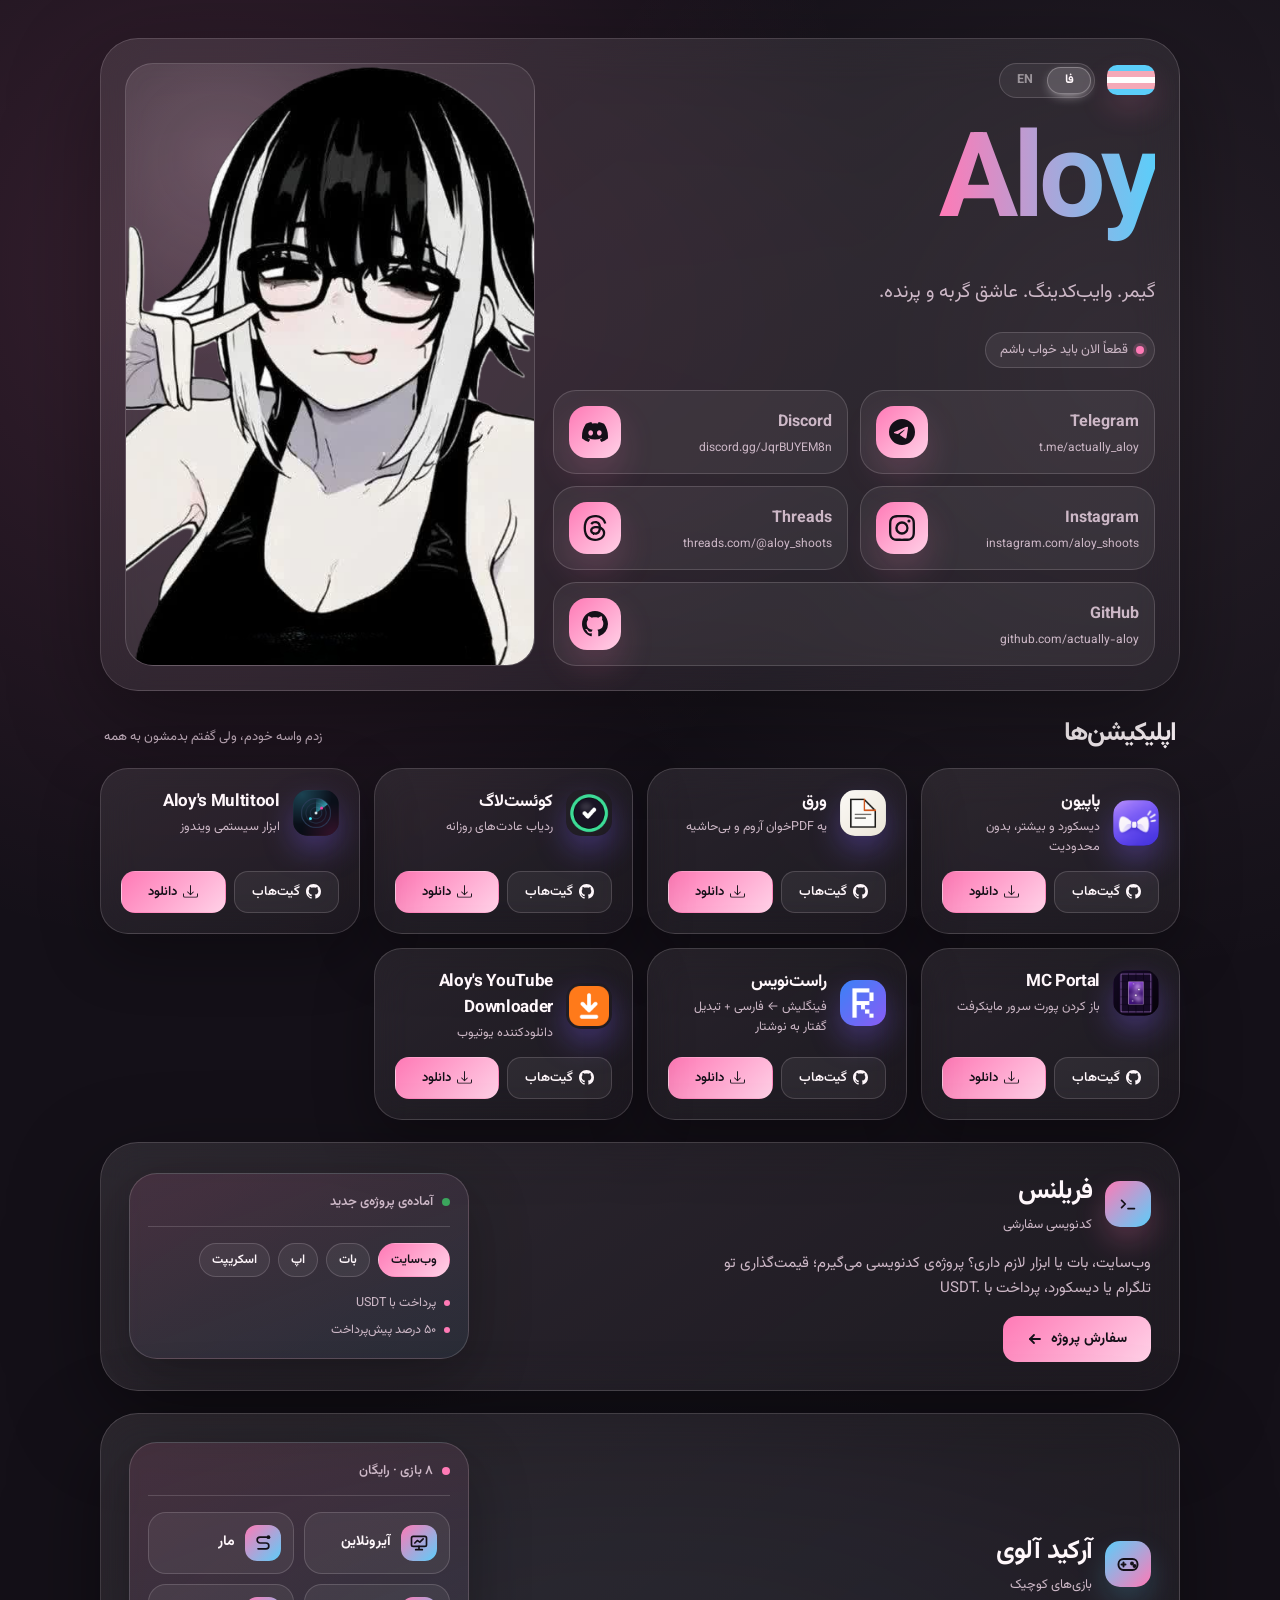
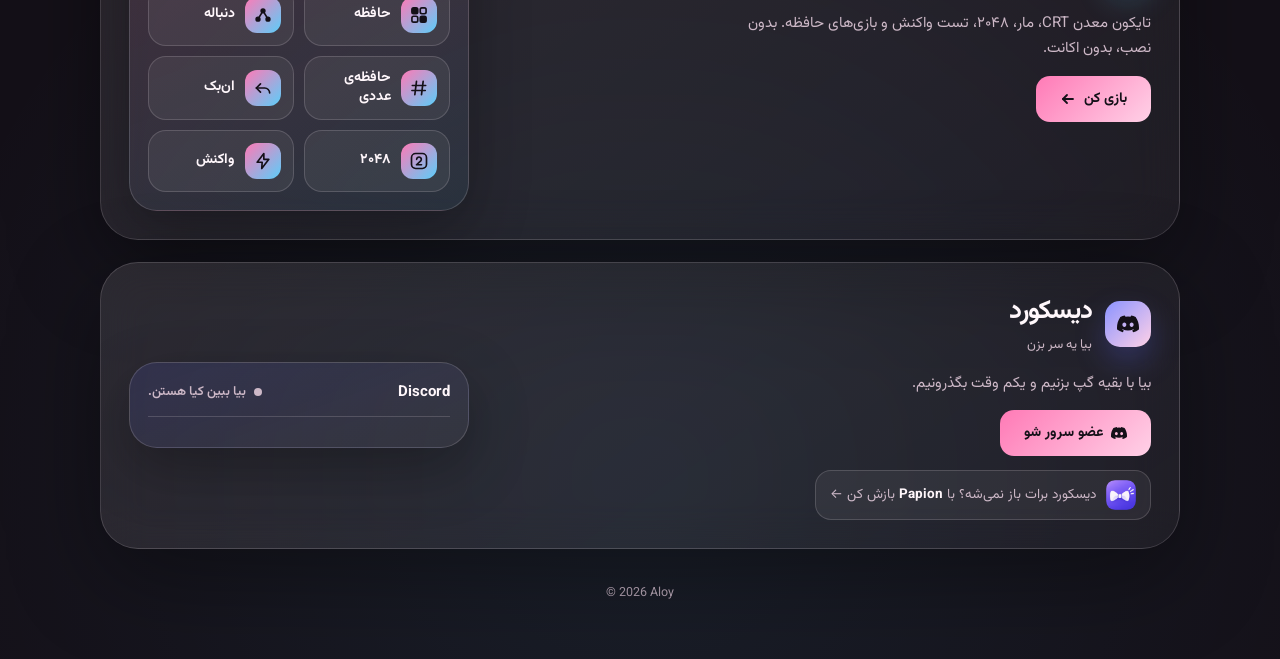
==== commit 1ae83867: "Add files via upload" ====
--- a/index.html
+++ b/index.html
@@ -1655,11 +1655,11 @@
         freelanceChips: ['Websites', 'Bots', 'Apps', 'Scripts'],
         freelanceMeta: ['Payment in USDT', '50% upfront'],
         arcadeTitle: "Aloy's Arcade",
-        arcadeStatus: '7 games · free to play',
+        arcadeStatus: '8 games · free to play',
         arcadeSubtitle: 'tiny games',
-        arcadeCta: 'Snake, 2048, a reaction test and memory games. No installs, no accounts.',
+        arcadeCta: 'A CRT mining tycoon, Snake, 2048, a reaction test and memory games. No installs, no accounts.',
         arcadeGo: 'Play now',
-        arcadeGames: ['Snake', 'Memory', 'Sequence', 'Number Span', 'N-Back', '2048', 'Reaction'],
+        arcadeGames: ['Ironline', 'Snake', 'Memory', 'Sequence', 'Number Span', 'N-Back', '2048', 'Reaction'],
         discordTitle: 'Discord',
         discordSubtitle: 'come say hi',
         discordCta: 'Come hang out, chat, and vibe with everyone.',
@@ -1694,11 +1694,11 @@
         freelanceChips: ['وب‌سایت', 'بات', 'اپ', 'اسکریپت'],
         freelanceMeta: ['پرداخت با USDT', '۵۰ درصد پیش‌پرداخت'],
         arcadeTitle: 'آرکید آلوی',
-        arcadeStatus: '۷ بازی · رایگان',
+        arcadeStatus: '۸ بازی · رایگان',
         arcadeSubtitle: 'بازی‌های کوچیک',
-        arcadeCta: 'مار، ۲۰۴۸، تست واکنش و بازی‌های حافظه. بدون نصب، بدون اکانت.',
+        arcadeCta: 'تایکون معدن CRT، مار، ۲۰۴۸، تست واکنش و بازی‌های حافظه. بدون نصب، بدون اکانت.',
         arcadeGo: 'بازی کن',
-        arcadeGames: ['مار', 'حافظه', 'دنباله', 'حافظه‌ی عددی', 'ان‌بک', '۲۰۴۸', 'واکنش'],
+        arcadeGames: ['آیرونلاین', 'مار', 'حافظه', 'دنباله', 'حافظه‌ی عددی', 'ان‌بک', '۲۰۴۸', 'واکنش'],
         discordTitle: 'دیسکورد',
         discordSubtitle: 'بیا یه سر بزن',
         discordCta: 'بیا با بقیه گپ بزنیم و یکم وقت بگذرونیم.',
@@ -1742,8 +1742,9 @@
       document.getElementById('freelance-meta').innerHTML = t.freelanceMeta.map(r => `<div class="freelance-meta-row"><span>${bidi(r)}</span></div>`).join('');
     }
 
-    const ARCADE_SLUGS = ['snake', 'memory', 'sequence', 'numbers', 'nback', '2048', 'reaction'];
+    const ARCADE_HREFS = ['ironline.html', 'snake', 'memory', 'sequence', 'numbers', 'nback', '2048', 'reaction'];
     const ARCADE_ICONS = [
+      '<svg viewBox="0 0 24 24" fill="none" stroke="currentColor" stroke-width="2" stroke-linecap="round" stroke-linejoin="round" aria-hidden="true"><rect x="3" y="4" width="18" height="12" rx="2"/><path d="M8 20h8M12 16v4M7 12l3-3 3 2 4-4"/></svg>',
       '<svg viewBox="0 0 24 24" fill="none" stroke="currentColor" stroke-width="2" stroke-linecap="round" stroke-linejoin="round" aria-hidden="true"><path d="M16 5H8.5a3.5 3.5 0 0 0 0 7h7a3.5 3.5 0 0 1 0 7H6"/><circle cx="18.5" cy="5" r="2.3" fill="currentColor" stroke="none"/></svg>',
       '<svg viewBox="0 0 24 24" fill="none" stroke="currentColor" stroke-width="2" stroke-linecap="round" stroke-linejoin="round" aria-hidden="true"><rect x="3.5" y="3.5" width="7" height="7" rx="2" fill="currentColor"/><rect x="13.5" y="3.5" width="7" height="7" rx="2"/><rect x="3.5" y="13.5" width="7" height="7" rx="2"/><rect x="13.5" y="13.5" width="7" height="7" rx="2" fill="currentColor"/></svg>',
       '<svg viewBox="0 0 24 24" fill="none" stroke="currentColor" stroke-width="2" stroke-linecap="round" stroke-linejoin="round" aria-hidden="true"><path d="M6 17l6-10 6 10"/><circle cx="6" cy="17" r="2.2" fill="currentColor"/><circle cx="12" cy="7" r="2.2" fill="currentColor"/><circle cx="18" cy="17" r="2.2" fill="currentColor"/></svg>',
@@ -1760,7 +1761,7 @@
       document.getElementById('arcade-status-text').textContent = t.arcadeStatus;
       document.getElementById('arcade-go-label').textContent = t.arcadeGo;
       document.getElementById('arcade-grid').innerHTML = t.arcadeGames.map((name, i) =>
-        `<a class="arcade-tile" href="arcade.html#${ARCADE_SLUGS[i]}"><span class="arcade-tile-icon">${ARCADE_ICONS[i]}</span><span class="arcade-tile-name">${name}</span></a>`
+        `<a class="arcade-tile" href="${ARCADE_HREFS[i].endsWith('.html') ? ARCADE_HREFS[i] : 'arcade.html#' + ARCADE_HREFS[i]}"><span class="arcade-tile-icon">${ARCADE_ICONS[i]}</span><span class="arcade-tile-name">${name}</span></a>`
       ).join('');
     }
 
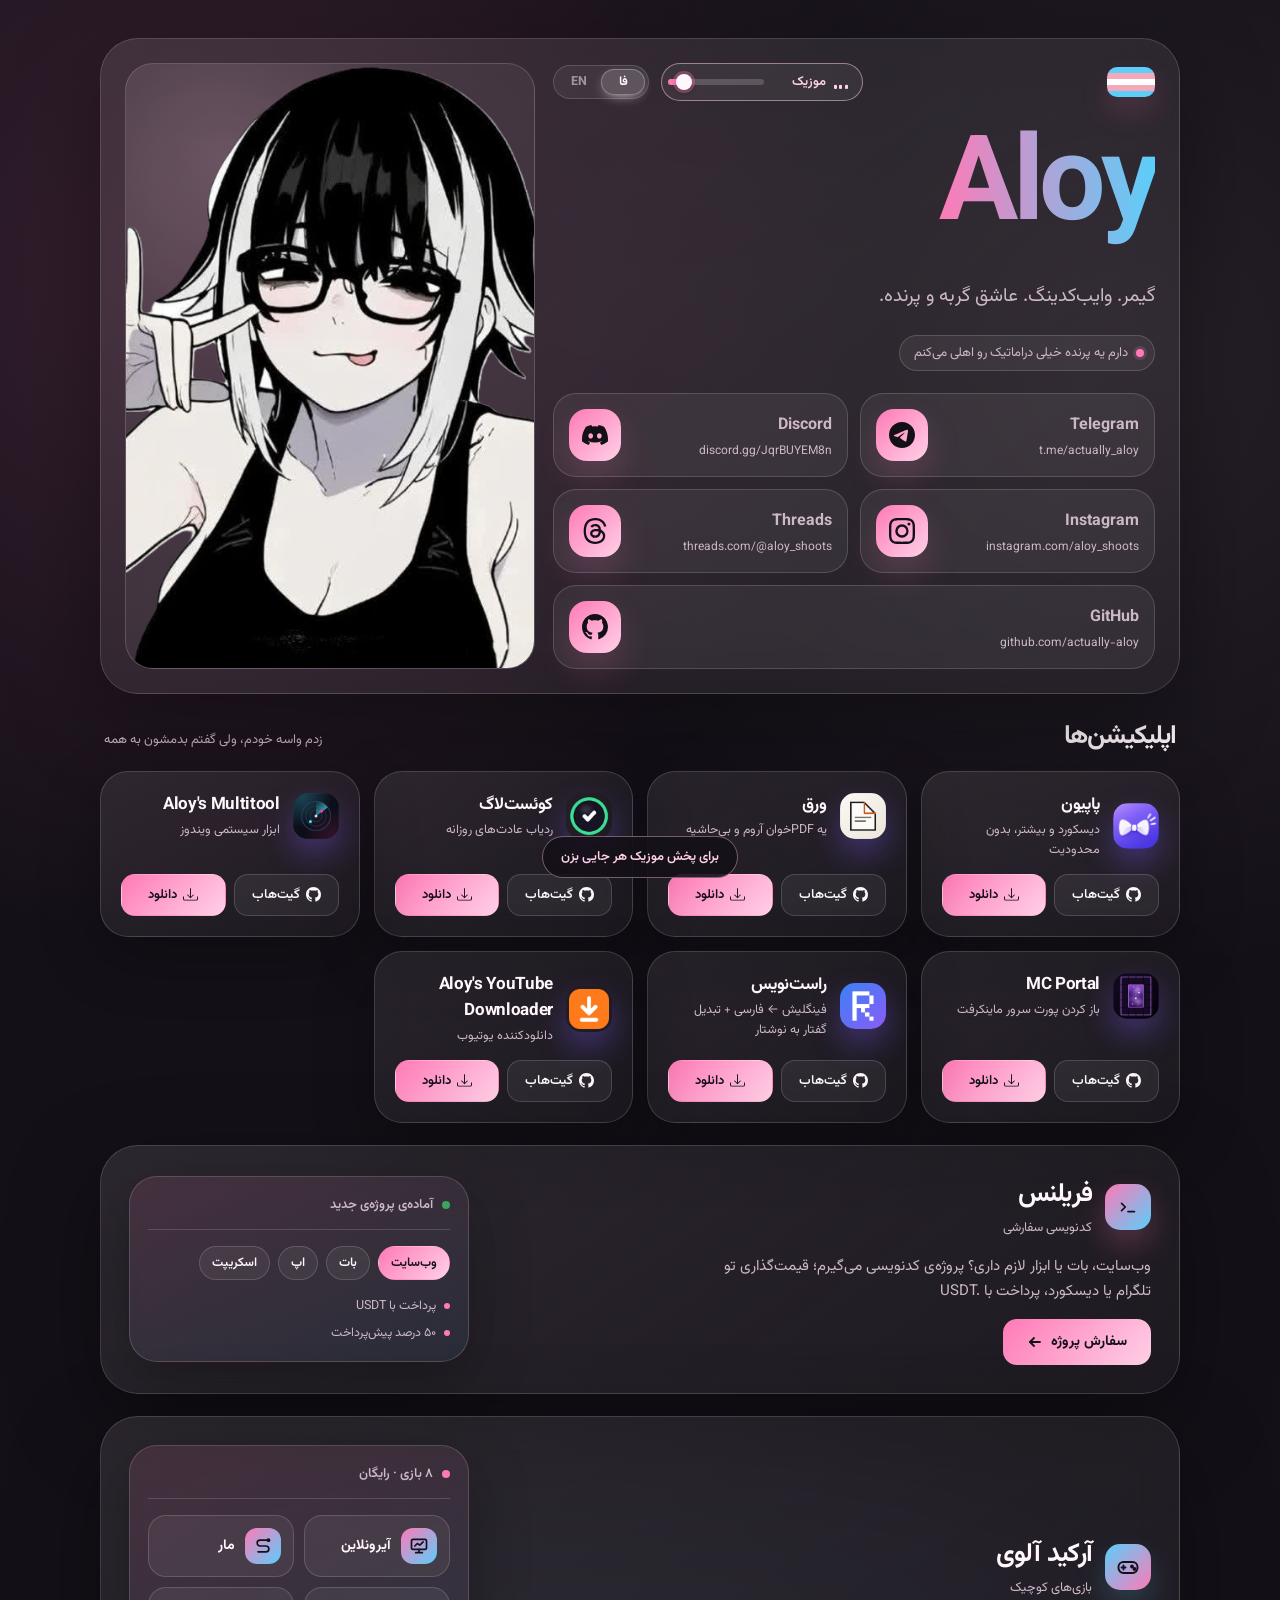
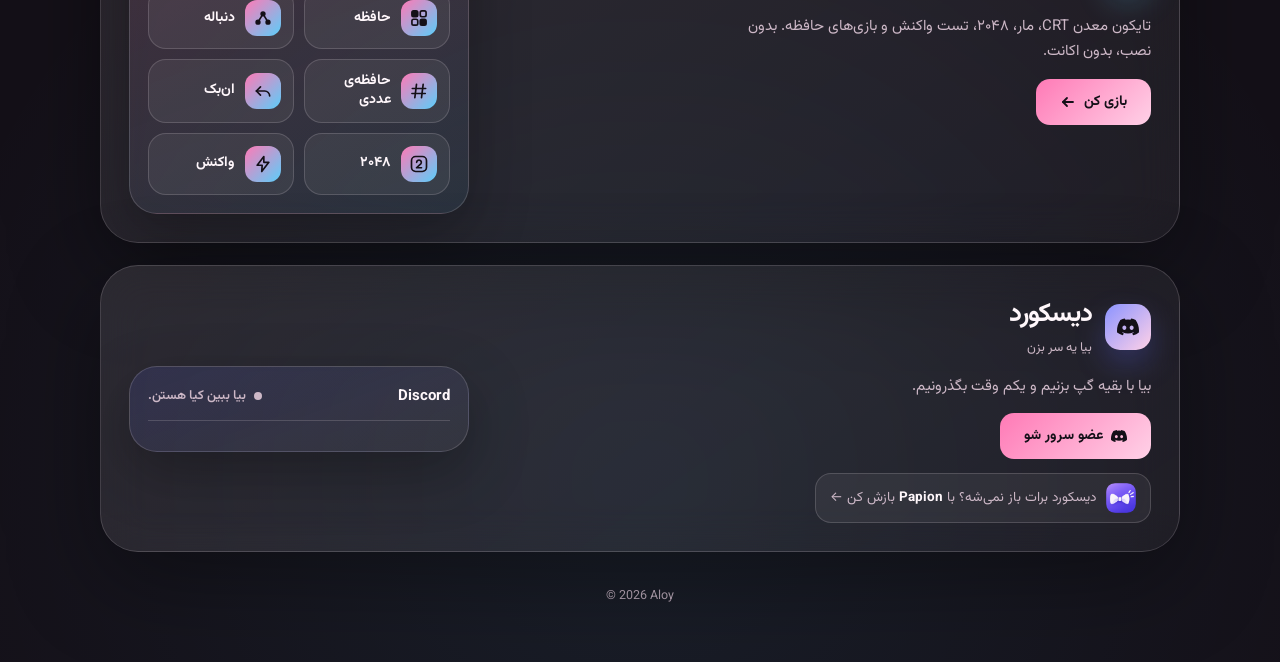
==== commit a7a26b53: "Add files via upload" ====
--- a/index.html
+++ b/index.html
@@ -1324,7 +1324,9 @@
     }
   </style>
   <link rel="stylesheet" href="langfx.css">
+  <link rel="stylesheet" href="music.css">
   <script src="langfx.js" defer></script>
+  <script src="music.js"></script>
 </head>
 <body>
   <main class="page">
@@ -1644,6 +1646,8 @@
         bio: 'Gamer. Vibe coding. Cat & bird lover.',
         vibeLoading: 'loading vibe…',
         navLabel: 'Links',
+        music: 'Music',
+        musicHint: 'Tap anywhere to start the music',
         appsTitle: 'Apps',
         appsSubtitle: 'built by me, for me, shared anyway',
         freelanceTitle: 'Freelance',
@@ -1683,6 +1687,8 @@
         bio: 'گیمر. وایب‌کدینگ. عاشق گربه و پرنده.',
         vibeLoading: 'در حال گرفتن وایب…',
         navLabel: 'لینک‌ها',
+        music: 'موزیک',
+        musicHint: 'برای پخش موزیک هر جایی بزن',
         appsTitle: 'اپلیکیشن‌ها',
         appsSubtitle: 'زدم واسه خودم، ولی گفتم بدمشون به همه',
         freelanceTitle: 'فریلنس',
@@ -1771,6 +1777,7 @@
       const t = I18N[lang];
       document.documentElement.lang = lang;
       document.documentElement.dir = t.dir;
+      if (window.Music) Music.setText({ label: t.music, hint: t.musicHint });
       document.getElementById('bio-text').textContent = t.bio;
       document.getElementById('vibe-text').textContent = VIBES[lang][vibeIndex];
       document.getElementById('socials-nav').setAttribute('aria-label', t.navLabel);
@@ -1935,6 +1942,13 @@
     }
 
     loadDiscordWidget();
+    Music.init({
+      key: 'home-music-v2',
+      style: 'calm',
+      mount: document.querySelector('.topline'),
+      before: langToggle,
+      text: { label: I18N[currentLang].music, hint: I18N[currentLang].musicHint }
+    });
     applyLanguage(currentLang);
   </script>
 </body>
--- a/music.css
+++ b/music.css
@@ -0,0 +1,255 @@
+.mu-pill {
+  margin-inline-start: auto;
+  display: inline-flex;
+  align-items: center;
+  border: 1px solid var(--line);
+  border-radius: 999px;
+  background: rgba(255, 244, 249, 0.06);
+  transition: background 180ms ease, border-color 180ms ease;
+}
+
+.mu-pill:hover {
+  background: rgba(255, 244, 249, 0.12);
+  border-color: rgba(255, 209, 231, 0.4);
+}
+
+.mu-pill.on {
+  border-color: rgba(255, 209, 231, 0.5);
+}
+
+.mu-btn {
+  display: inline-flex;
+  align-items: center;
+  gap: 8px;
+  padding: 7px 14px;
+  border: 0;
+  border-radius: 999px;
+  background: transparent;
+  color: var(--muted);
+  font-family: inherit;
+  font-size: 13px;
+  font-weight: 600;
+  cursor: pointer;
+  transition: color 180ms ease;
+}
+
+.mu-pill.on .mu-btn {
+  color: var(--pink-soft);
+}
+
+.mu-pill.wait .mu-btn {
+  animation: mu-wait 1.8s ease-in-out infinite;
+}
+
+@keyframes mu-wait {
+  0%, 100% { text-shadow: 0 0 0 transparent; }
+  50% { text-shadow: 0 0 10px var(--pink); }
+}
+
+.mu-eq {
+  display: inline-flex;
+  align-items: flex-end;
+  gap: 2px;
+  width: 14px;
+  height: 14px;
+}
+
+.mu-eq i {
+  flex: 1;
+  height: 100%;
+  border-radius: 2px;
+  background: currentColor;
+  transform: scaleY(0.3);
+  transform-origin: bottom;
+  transition: transform 300ms ease;
+}
+
+.mu-pill.on.run .mu-eq i {
+  animation: mu-eq 0.9s ease-in-out infinite;
+}
+
+.mu-pill.on.run .mu-eq i:nth-child(2) {
+  animation-duration: 0.65s;
+  animation-delay: -0.25s;
+}
+
+.mu-pill.on.run .mu-eq i:nth-child(3) {
+  animation-duration: 1.15s;
+  animation-delay: -0.5s;
+}
+
+@keyframes mu-eq {
+  0%, 100% { transform: scaleY(0.3); }
+  50% { transform: scaleY(1); }
+}
+
+.mu-vol {
+  max-width: 0;
+  overflow: hidden;
+  opacity: 0;
+  transition: max-width 380ms cubic-bezier(0.22, 1, 0.36, 1), opacity 260ms ease;
+}
+
+.mu-pill.on .mu-vol {
+  max-width: 124px;
+  opacity: 1;
+}
+
+.mu-slider {
+  position: relative;
+  width: 96px;
+  height: 36px;
+  margin: 0 14px 0 6px;
+  direction: ltr;
+  --v: 10;
+}
+
+.mu-slider::before {
+  content: "";
+  position: absolute;
+  left: 0;
+  right: 0;
+  top: 50%;
+  height: 6px;
+  margin-top: -3px;
+  border-radius: 999px;
+  background: rgba(255, 239, 247, 0.18);
+}
+
+.mu-fill {
+  position: absolute;
+  left: 0;
+  top: 50%;
+  height: 6px;
+  margin-top: -3px;
+  width: calc(8px + (100% - 16px) * var(--v) / 100);
+  border-radius: 999px;
+  background: var(--pink);
+  transition: width 260ms ease;
+  pointer-events: none;
+}
+
+.mu-slider.drag .mu-fill {
+  transition: none;
+}
+
+.mu-range {
+  -webkit-appearance: none;
+  appearance: none;
+  position: relative;
+  display: block;
+  width: 100%;
+  height: 100%;
+  margin: 0;
+  background: transparent;
+  cursor: pointer;
+  touch-action: pan-y;
+}
+
+.mu-range::-webkit-slider-runnable-track {
+  height: 36px;
+  background: transparent;
+}
+
+.mu-range::-moz-range-track {
+  height: 36px;
+  background: transparent;
+}
+
+.mu-range::-webkit-slider-thumb {
+  -webkit-appearance: none;
+  width: 16px;
+  height: 16px;
+  margin-top: 10px;
+  border: 0;
+  border-radius: 50%;
+  background: var(--text);
+  box-shadow: 0 0 0 3px rgba(255, 122, 182, 0.35), 0 2px 6px rgba(0, 0, 0, 0.4);
+  transition: transform 160ms ease;
+}
+
+.mu-range::-moz-range-thumb {
+  width: 16px;
+  height: 16px;
+  border: 0;
+  border-radius: 50%;
+  background: var(--text);
+  box-shadow: 0 0 0 3px rgba(255, 122, 182, 0.35), 0 2px 6px rgba(0, 0, 0, 0.4);
+  transition: transform 160ms ease;
+}
+
+.mu-range:hover::-webkit-slider-thumb {
+  transform: scale(1.15);
+}
+
+.mu-range:active::-webkit-slider-thumb {
+  transform: scale(1.3);
+}
+
+.mu-range:hover::-moz-range-thumb {
+  transform: scale(1.15);
+}
+
+.mu-range:active::-moz-range-thumb {
+  transform: scale(1.3);
+}
+
+.mu-range:focus-visible {
+  outline: 2px solid var(--pink-soft);
+  outline-offset: -4px;
+  border-radius: 8px;
+}
+
+.mu-hint {
+  position: fixed;
+  left: 50%;
+  bottom: 22px;
+  z-index: 60;
+  max-width: calc(100vw - 32px);
+  padding: 10px 18px;
+  border: 1px solid rgba(255, 209, 231, 0.4);
+  border-radius: 999px;
+  background: rgba(20, 16, 24, 0.9);
+  color: var(--pink-soft);
+  font-size: 13px;
+  font-weight: 600;
+  text-align: center;
+  transform: translate(-50%, 16px);
+  opacity: 0;
+  pointer-events: none;
+  transition: opacity 400ms ease, transform 400ms ease;
+}
+
+.mu-hint.show {
+  transform: translate(-50%, 0);
+  opacity: 1;
+}
+
+@media (max-width: 520px) {
+  .mu-label {
+    display: none;
+  }
+
+  .mu-btn {
+    padding: 7px 12px;
+  }
+
+  .mu-slider {
+    width: 76px;
+  }
+
+  .mu-pill.on .mu-vol {
+    max-width: 104px;
+  }
+}
+
+@media (prefers-reduced-motion: reduce) {
+  .mu-pill.on.run .mu-eq i,
+  .mu-pill.wait .mu-btn {
+    animation: none;
+  }
+}
+
+.mu-pill + .lang-toggle {
+  margin-inline-start: 0;
+}
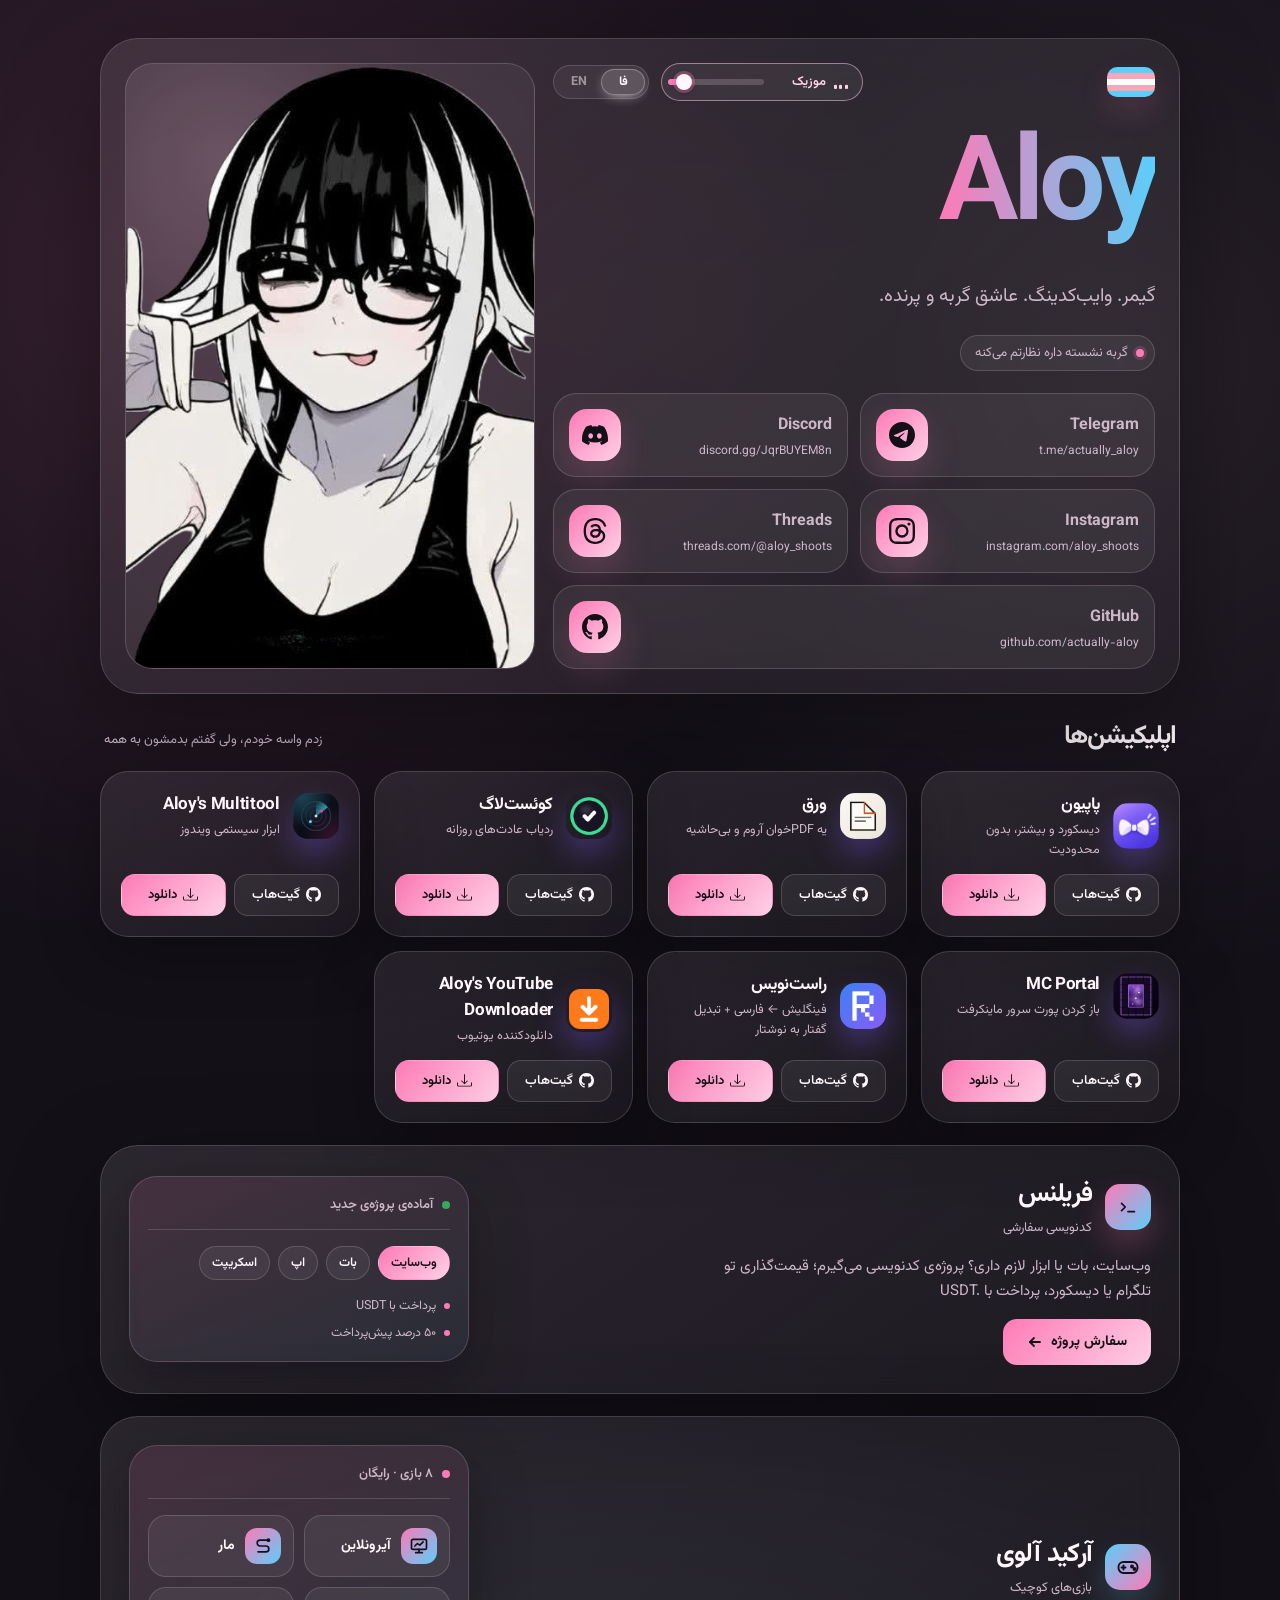
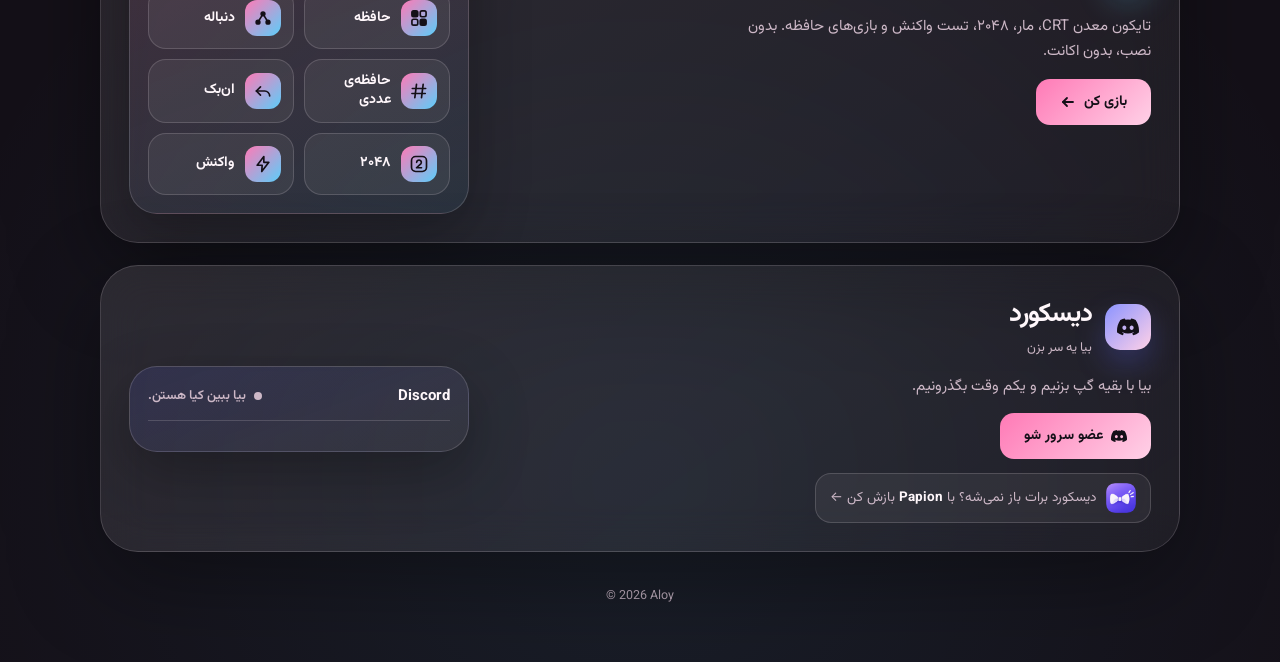
==== commit 52a809f1: "Add files via upload" ====
--- a/index.html
+++ b/index.html
@@ -1647,7 +1647,6 @@
         vibeLoading: 'loading vibe…',
         navLabel: 'Links',
         music: 'Music',
-        musicHint: 'Tap anywhere to start the music',
         appsTitle: 'Apps',
         appsSubtitle: 'built by me, for me, shared anyway',
         freelanceTitle: 'Freelance',
@@ -1688,7 +1687,6 @@
         vibeLoading: 'در حال گرفتن وایب…',
         navLabel: 'لینک‌ها',
         music: 'موزیک',
-        musicHint: 'برای پخش موزیک هر جایی بزن',
         appsTitle: 'اپلیکیشن‌ها',
         appsSubtitle: 'زدم واسه خودم، ولی گفتم بدمشون به همه',
         freelanceTitle: 'فریلنس',
@@ -1777,7 +1775,7 @@
       const t = I18N[lang];
       document.documentElement.lang = lang;
       document.documentElement.dir = t.dir;
-      if (window.Music) Music.setText({ label: t.music, hint: t.musicHint });
+      if (window.Music) Music.setText({ label: t.music });
       document.getElementById('bio-text').textContent = t.bio;
       document.getElementById('vibe-text').textContent = VIBES[lang][vibeIndex];
       document.getElementById('socials-nav').setAttribute('aria-label', t.navLabel);
@@ -1947,7 +1945,7 @@
       style: 'calm',
       mount: document.querySelector('.topline'),
       before: langToggle,
-      text: { label: I18N[currentLang].music, hint: I18N[currentLang].musicHint }
+      text: { label: I18N[currentLang].music }
     });
     applyLanguage(currentLang);
   </script>
--- a/music.css
+++ b/music.css
@@ -200,31 +200,6 @@
   border-radius: 8px;
 }
 
-.mu-hint {
-  position: fixed;
-  left: 50%;
-  bottom: 22px;
-  z-index: 60;
-  max-width: calc(100vw - 32px);
-  padding: 10px 18px;
-  border: 1px solid rgba(255, 209, 231, 0.4);
-  border-radius: 999px;
-  background: rgba(20, 16, 24, 0.9);
-  color: var(--pink-soft);
-  font-size: 13px;
-  font-weight: 600;
-  text-align: center;
-  transform: translate(-50%, 16px);
-  opacity: 0;
-  pointer-events: none;
-  transition: opacity 400ms ease, transform 400ms ease;
-}
-
-.mu-hint.show {
-  transform: translate(-50%, 0);
-  opacity: 1;
-}
-
 @media (max-width: 520px) {
   .mu-label {
     display: none;
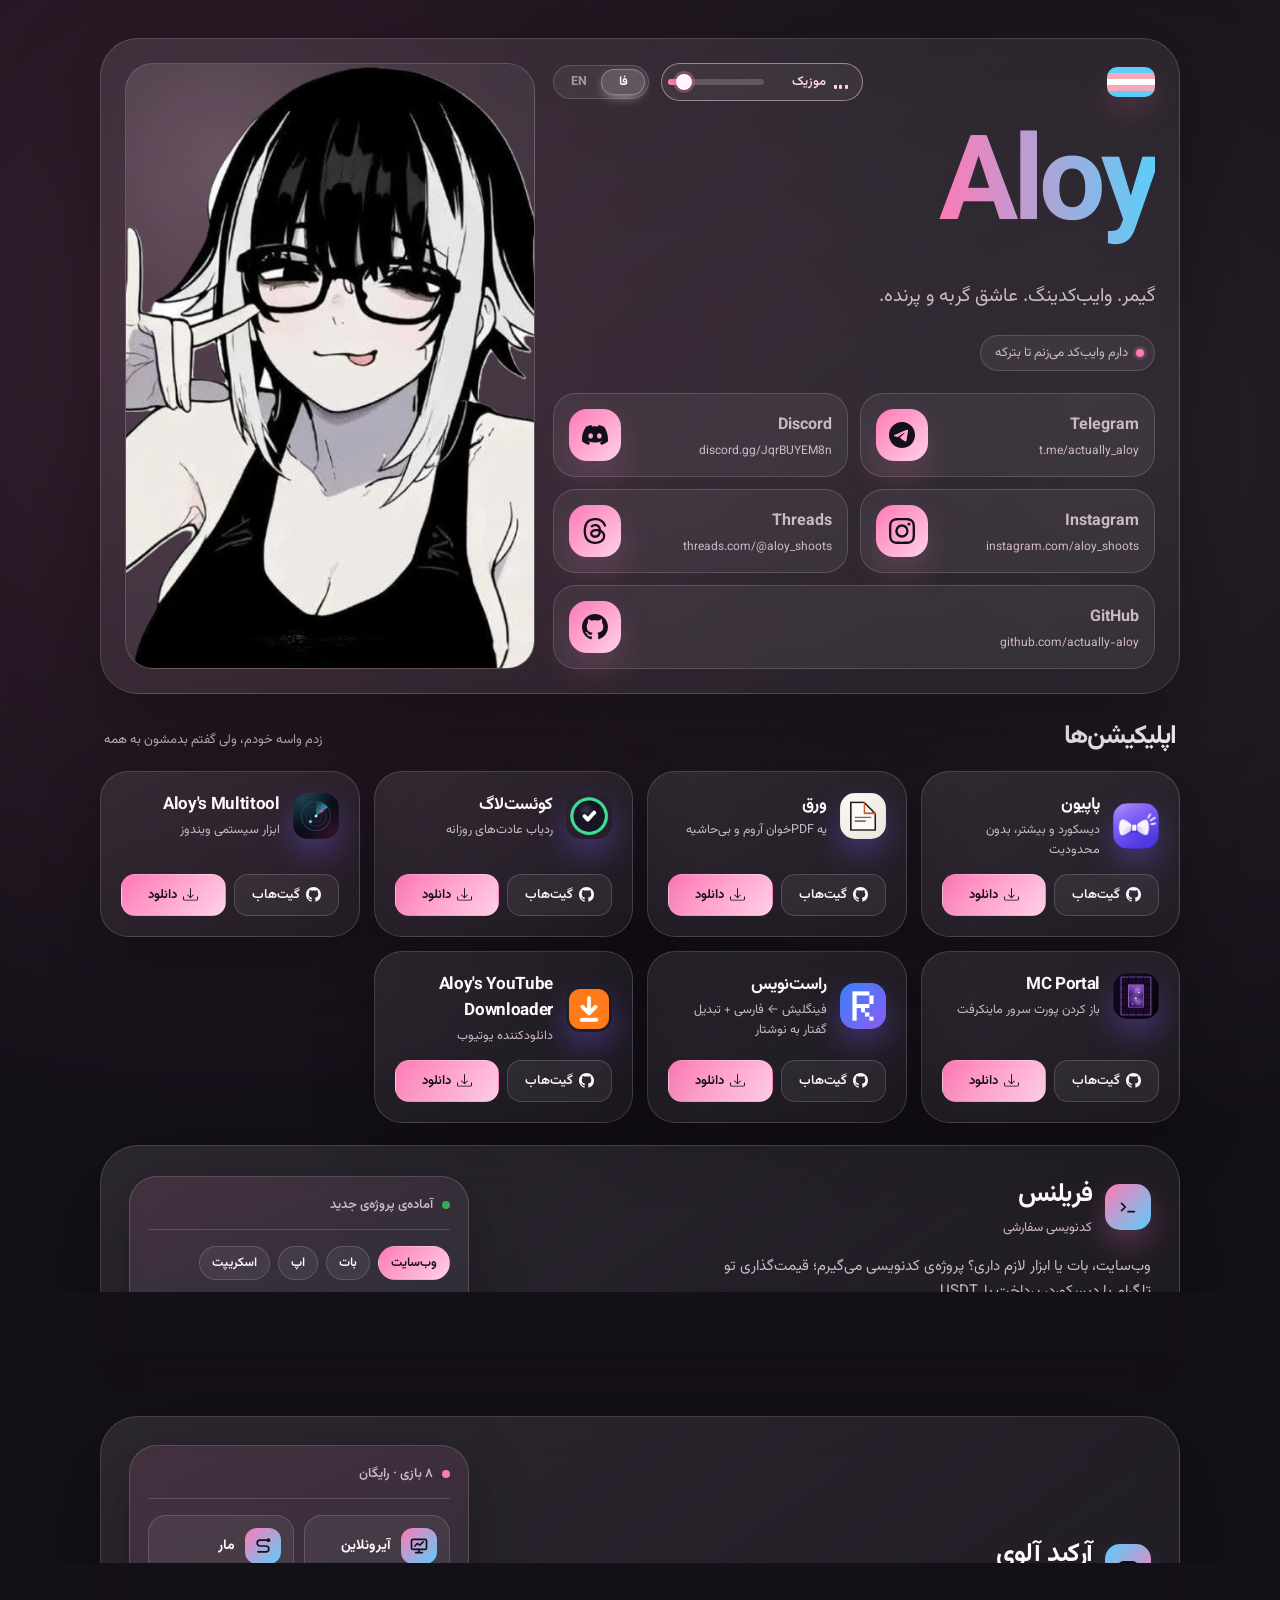
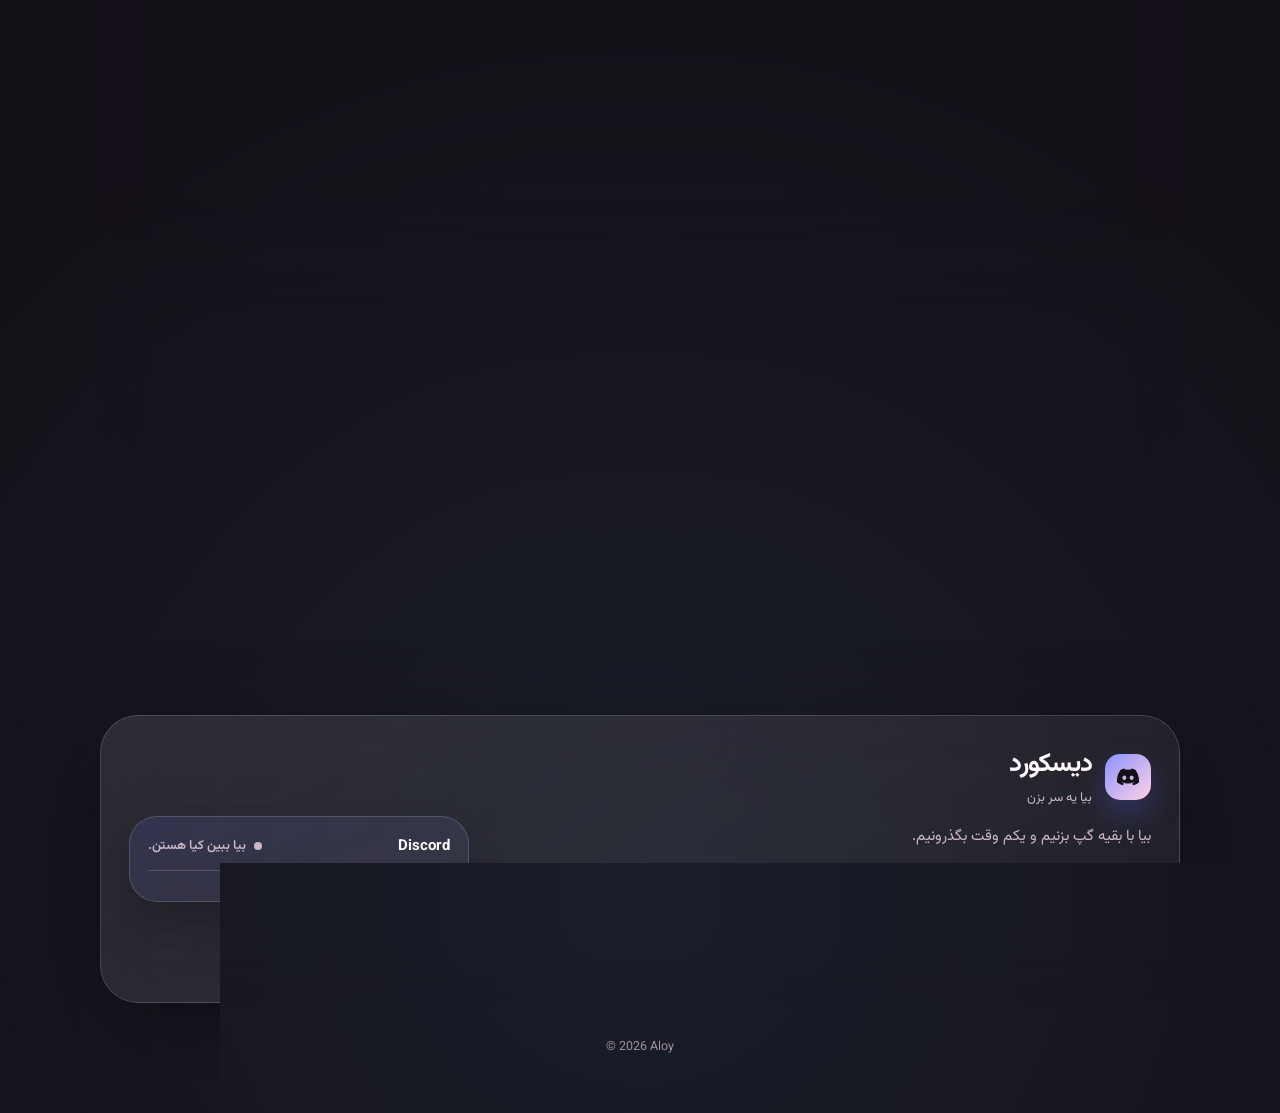
==== commit 5acaf63f: "Add files via upload" ====
--- a/index.html
+++ b/index.html
@@ -1459,6 +1459,32 @@
       </div>
     </section>
 
+    <section class="arcade-panel tools-panel">
+      <div class="arcade-intro">
+        <div class="arcade-top">
+          <div class="arcade-icon" aria-hidden="true">
+            <svg viewBox="0 0 24 24" fill="none" stroke="currentColor" stroke-width="1.9" stroke-linecap="round" stroke-linejoin="round"><path d="M14.7 6.3a4 4 0 0 0-5.4 5.2L3.5 17.3a1.8 1.8 0 0 0 2.5 2.5l5.8-5.8a4 4 0 0 0 5.2-5.4l-2.5 2.5-2.2-.6-.6-2.2z"/></svg>
+          </div>
+          <div>
+            <h2 id="tools-title">Aloy's Tools</h2>
+            <span id="tools-subtitle"></span>
+          </div>
+        </div>
+        <p class="arcade-cta" id="tools-cta-text"></p>
+        <a class="arcade-go" href="tools.html">
+          <span id="tools-go-label"></span>
+          <svg viewBox="0 0 16 16" fill="none" stroke="currentColor" stroke-width="1.8" stroke-linecap="round" stroke-linejoin="round" aria-hidden="true"><path d="M3 8h10"/><path d="M9 4l4 4-4 4"/></svg>
+        </a>
+      </div>
+      <div class="arcade-card">
+        <div class="arcade-status">
+          <span class="arcade-dot"></span>
+          <span id="tools-status-text"></span>
+        </div>
+        <div class="arcade-grid" id="tools-grid"></div>
+      </div>
+    </section>
+
     <section class="discord-panel">
       <div class="discord-intro">
         <div class="discord-top">
@@ -1662,6 +1688,12 @@
         arcadeSubtitle: 'tiny games',
         arcadeCta: 'A CRT mining tycoon, Snake, 2048, a reaction test and memory games. No installs, no accounts.',
         arcadeGo: 'Play now',
+        toolsTitle: "Aloy's Tools",
+        toolsSubtitle: 'browser tools',
+        toolsStatus: '7 tools · nothing is uploaded',
+        toolsCta: 'Image compressor, format converter, QR codes, JSON and Base64, live price charts, passwords and a unit converter. They run in your browser, so your files never leave your device.',
+        toolsGo: 'Open tools',
+        toolsList: ['Image compressor', 'Format converter', 'JSON & Base64', 'QR code', 'Price charts', 'Password generator', 'Unit converter'],
         arcadeGames: ['Ironline', 'Snake', 'Memory', 'Sequence', 'Number Span', 'N-Back', '2048', 'Reaction'],
         discordTitle: 'Discord',
         discordSubtitle: 'come say hi',
@@ -1702,6 +1734,12 @@
         arcadeSubtitle: 'بازی‌های کوچیک',
         arcadeCta: 'تایکون معدن CRT، مار، ۲۰۴۸، تست واکنش و بازی‌های حافظه. بدون نصب، بدون اکانت.',
         arcadeGo: 'بازی کن',
+        toolsTitle: 'ابزارهای آلوی',
+        toolsSubtitle: 'ابزارهای مرورگری',
+        toolsStatus: '۷ ابزار · هیچی آپلود نمیشه',
+        toolsCta: 'فشرده‌ساز تصویر، مبدل فرمت، کد QR، JSON و Base64، نمودار قیمت دلار و طلا، رمز عبور ساز و مبدل واحد. همه توی مرورگر خودت اجرا میشن و فایل‌هات از دستگاهت بیرون نمیره.',
+        toolsGo: 'باز کردن ابزارها',
+        toolsList: ['فشرده‌ساز تصویر', 'مبدل فرمت', 'JSON و Base64', 'کد QR', 'نمودار قیمت', 'رمز عبور ساز', 'مبدل واحد'],
         arcadeGames: ['آیرونلاین', 'مار', 'حافظه', 'دنباله', 'حافظه‌ی عددی', 'ان‌بک', '۲۰۴۸', 'واکنش'],
         discordTitle: 'دیسکورد',
         discordSubtitle: 'بیا یه سر بزن',
@@ -1769,6 +1807,28 @@
       ).join('');
     }
 
+    const TOOL_HREFS = ['compress', 'convert', 'json', 'qr', 'prices', 'password', 'units'];
+    const TOOL_ICONS = [
+      'M4 9V5h4M20 9V5h-4M4 15v4h4M20 15v4h-4M9 15l6-6',
+      'M3 5h18v14H3zM3 16l5-5 4 4 3-3 6 6',
+      'M8 4c-2 0-3 1-3 3v2c0 1-1 3-2 3 1 0 2 2 2 3v2c0 2 1 3 3 3M16 4c2 0 3 1 3 3v2c0 1 1 3 2 3-1 0-2 2-2 3v2c0 2-1 3-3 3',
+      'M4 4h6v6H4zM14 4h6v6h-6zM4 14h6v6H4zM14 14h3v3h-3zM19 19h1',
+      'M3 20V4M3 20h18M6 15l4-5 3 3 6-8',
+      'M5 11h14v10H5zM8 11V7a4 4 0 0 1 8 0v4',
+      'M3 17 17 3l4 4L7 21zM8 12l2 2M12 8l2 2'
+    ].map(d => '<svg viewBox="0 0 24 24" fill="none" stroke="currentColor" stroke-width="2" stroke-linecap="round" stroke-linejoin="round" aria-hidden="true"><path d="' + d + '"/></svg>');
+
+    function renderTools(t) {
+      document.getElementById('tools-title').textContent = t.toolsTitle;
+      document.getElementById('tools-subtitle').textContent = t.toolsSubtitle;
+      document.getElementById('tools-cta-text').textContent = t.toolsCta;
+      document.getElementById('tools-status-text').textContent = t.toolsStatus;
+      document.getElementById('tools-go-label').textContent = t.toolsGo;
+      document.getElementById('tools-grid').innerHTML = t.toolsList.map((name, i) =>
+        `<a class="arcade-tile" href="tools.html#${TOOL_HREFS[i]}"><span class="arcade-tile-icon">${TOOL_ICONS[i]}</span><span class="arcade-tile-name">${name}</span></a>`
+      ).join('');
+    }
+
     function applyLanguage(lang) {
       currentLang = lang;
       localStorage.setItem('lang', lang);
@@ -1783,6 +1843,7 @@
       document.getElementById('apps-subtitle').textContent = t.appsSubtitle;
       renderFreelance(t);
       renderArcade(t);
+      renderTools(t);
       document.getElementById('discord-title').textContent = t.discordTitle;
       document.getElementById('discord-subtitle').textContent = t.discordSubtitle;
       document.getElementById('discord-cta-text').textContent = t.discordCta;
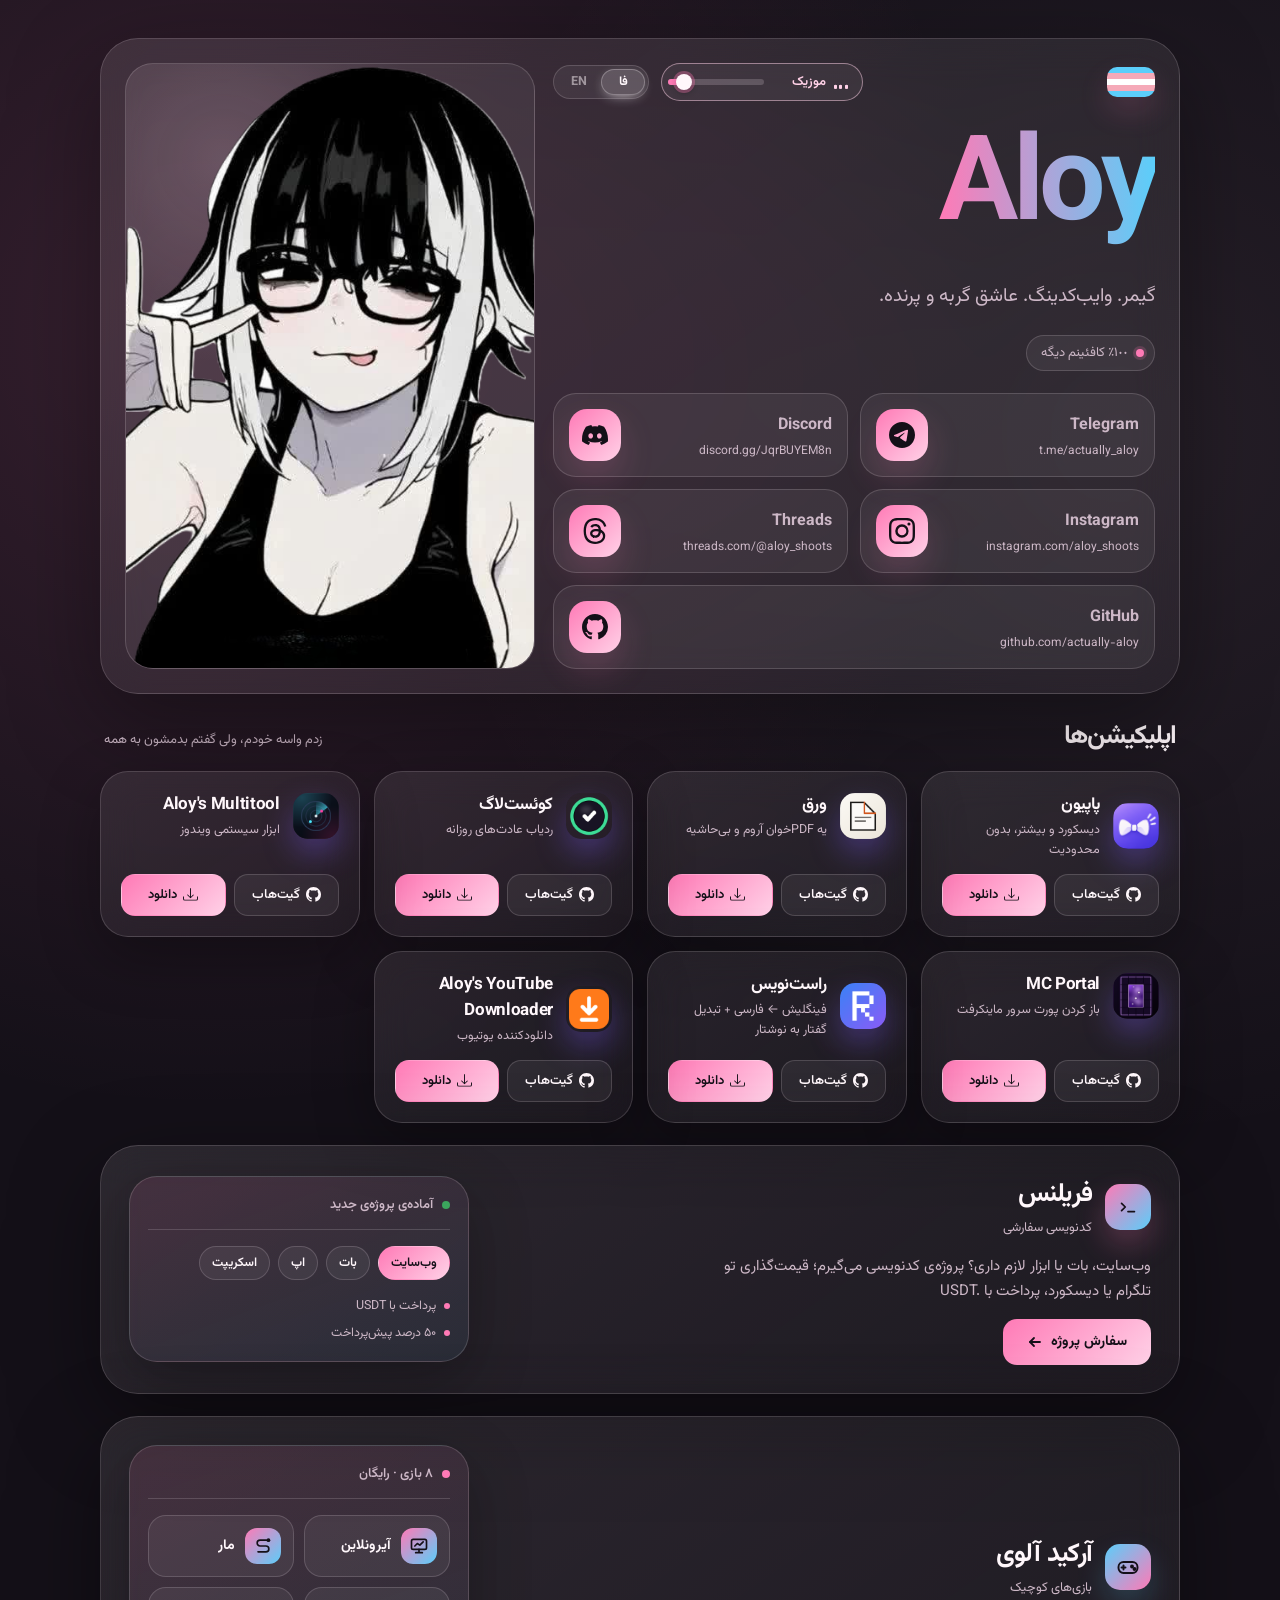
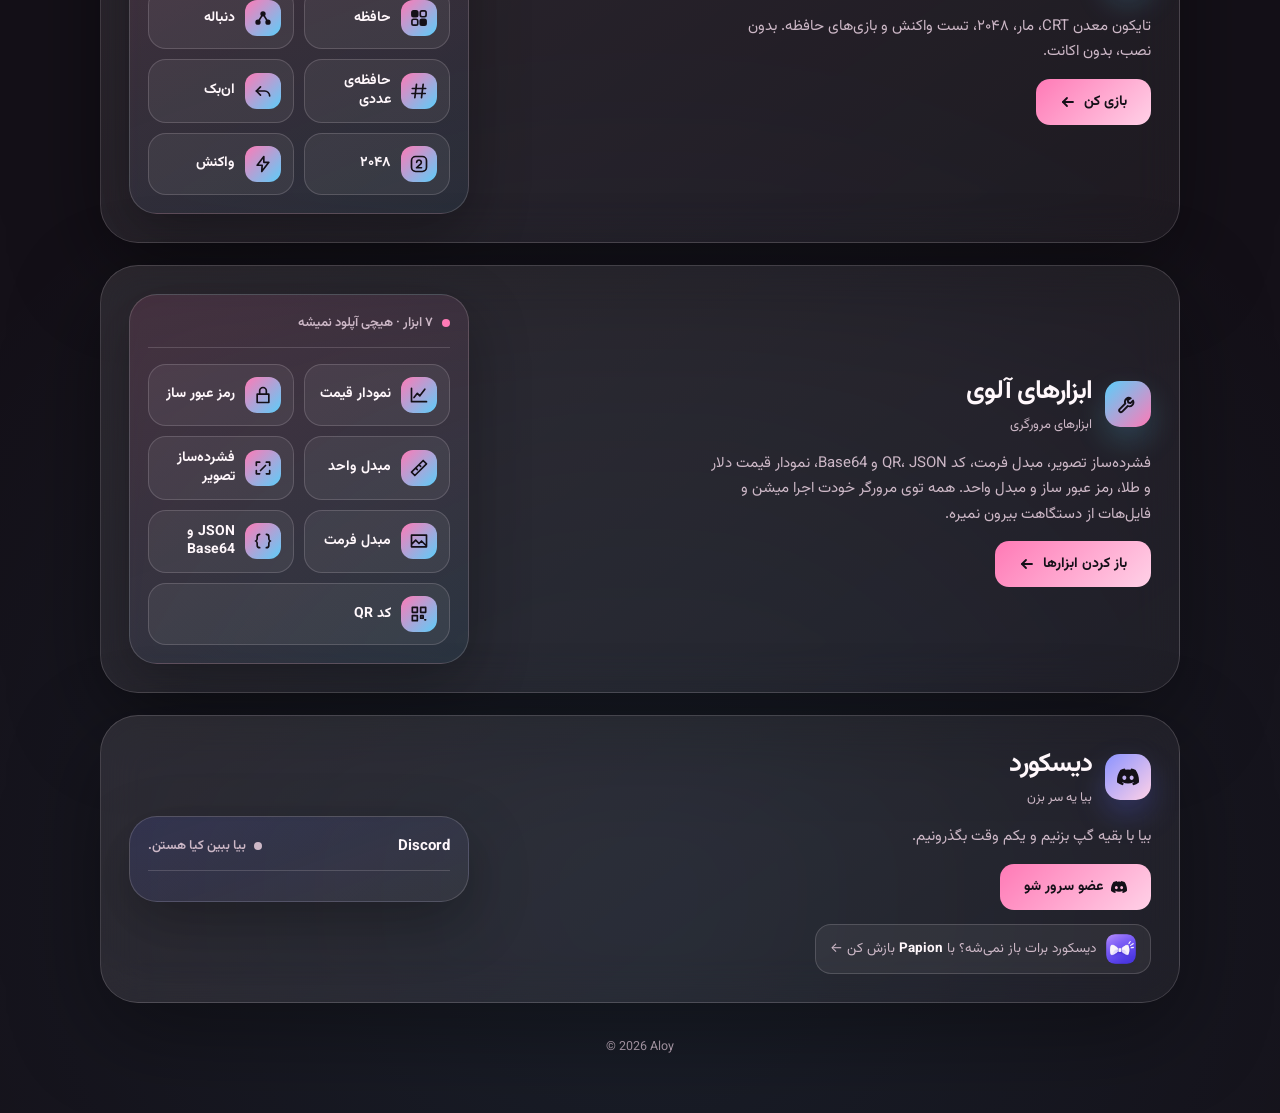
==== commit fa9272db: "Add files via upload" ====
--- a/index.html
+++ b/index.html
@@ -1693,7 +1693,7 @@
         toolsStatus: '7 tools · nothing is uploaded',
         toolsCta: 'Image compressor, format converter, QR codes, JSON and Base64, live price charts, passwords and a unit converter. They run in your browser, so your files never leave your device.',
         toolsGo: 'Open tools',
-        toolsList: ['Image compressor', 'Format converter', 'JSON & Base64', 'QR code', 'Price charts', 'Password generator', 'Unit converter'],
+        toolsList: ['Price charts', 'Password generator', 'Unit converter', 'Image compressor', 'Format converter', 'JSON & Base64', 'QR code'],
         arcadeGames: ['Ironline', 'Snake', 'Memory', 'Sequence', 'Number Span', 'N-Back', '2048', 'Reaction'],
         discordTitle: 'Discord',
         discordSubtitle: 'come say hi',
@@ -1739,7 +1739,7 @@
         toolsStatus: '۷ ابزار · هیچی آپلود نمیشه',
         toolsCta: 'فشرده‌ساز تصویر، مبدل فرمت، کد QR، JSON و Base64، نمودار قیمت دلار و طلا، رمز عبور ساز و مبدل واحد. همه توی مرورگر خودت اجرا میشن و فایل‌هات از دستگاهت بیرون نمیره.',
         toolsGo: 'باز کردن ابزارها',
-        toolsList: ['فشرده‌ساز تصویر', 'مبدل فرمت', 'JSON و Base64', 'کد QR', 'نمودار قیمت', 'رمز عبور ساز', 'مبدل واحد'],
+        toolsList: ['نمودار قیمت', 'رمز عبور ساز', 'مبدل واحد', 'فشرده‌ساز تصویر', 'مبدل فرمت', 'JSON و Base64', 'کد QR'],
         arcadeGames: ['آیرونلاین', 'مار', 'حافظه', 'دنباله', 'حافظه‌ی عددی', 'ان‌بک', '۲۰۴۸', 'واکنش'],
         discordTitle: 'دیسکورد',
         discordSubtitle: 'بیا یه سر بزن',
@@ -1807,15 +1807,15 @@
       ).join('');
     }
 
-    const TOOL_HREFS = ['compress', 'convert', 'json', 'qr', 'prices', 'password', 'units'];
+    const TOOL_HREFS = ['prices', 'password', 'units', 'compress', 'convert', 'json', 'qr'];
     const TOOL_ICONS = [
+      'M3 20V4M3 20h18M6 15l4-5 3 3 6-8',
+      'M5 11h14v10H5zM8 11V7a4 4 0 0 1 8 0v4',
+      'M3 17 17 3l4 4L7 21zM8 12l2 2M12 8l2 2',
       'M4 9V5h4M20 9V5h-4M4 15v4h4M20 15v4h-4M9 15l6-6',
       'M3 5h18v14H3zM3 16l5-5 4 4 3-3 6 6',
       'M8 4c-2 0-3 1-3 3v2c0 1-1 3-2 3 1 0 2 2 2 3v2c0 2 1 3 3 3M16 4c2 0 3 1 3 3v2c0 1 1 3 2 3-1 0-2 2-2 3v2c0 2-1 3-3 3',
-      'M4 4h6v6H4zM14 4h6v6h-6zM4 14h6v6H4zM14 14h3v3h-3zM19 19h1',
-      'M3 20V4M3 20h18M6 15l4-5 3 3 6-8',
-      'M5 11h14v10H5zM8 11V7a4 4 0 0 1 8 0v4',
-      'M3 17 17 3l4 4L7 21zM8 12l2 2M12 8l2 2'
+      'M4 4h6v6H4zM14 4h6v6h-6zM4 14h6v6H4zM14 14h3v3h-3zM19 19h1'
     ].map(d => '<svg viewBox="0 0 24 24" fill="none" stroke="currentColor" stroke-width="2" stroke-linecap="round" stroke-linejoin="round" aria-hidden="true"><path d="' + d + '"/></svg>');
 
     function renderTools(t) {
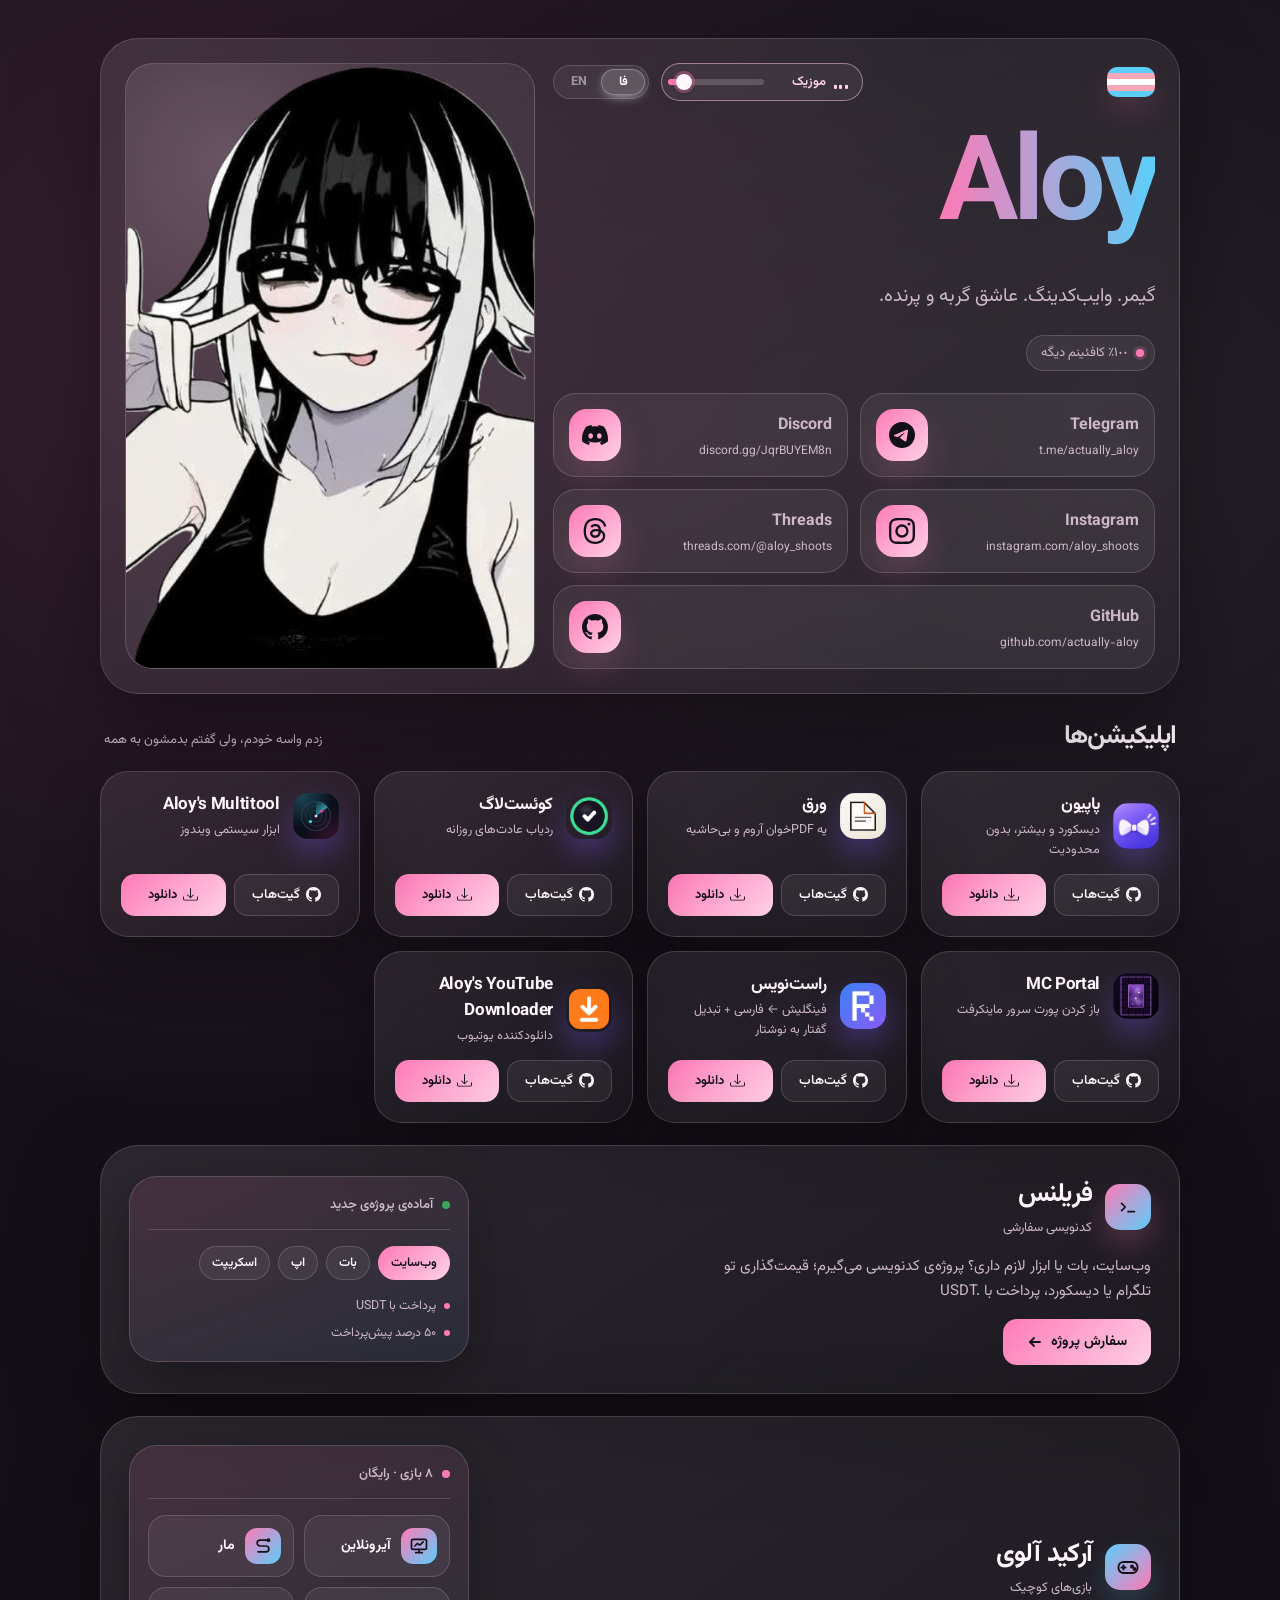
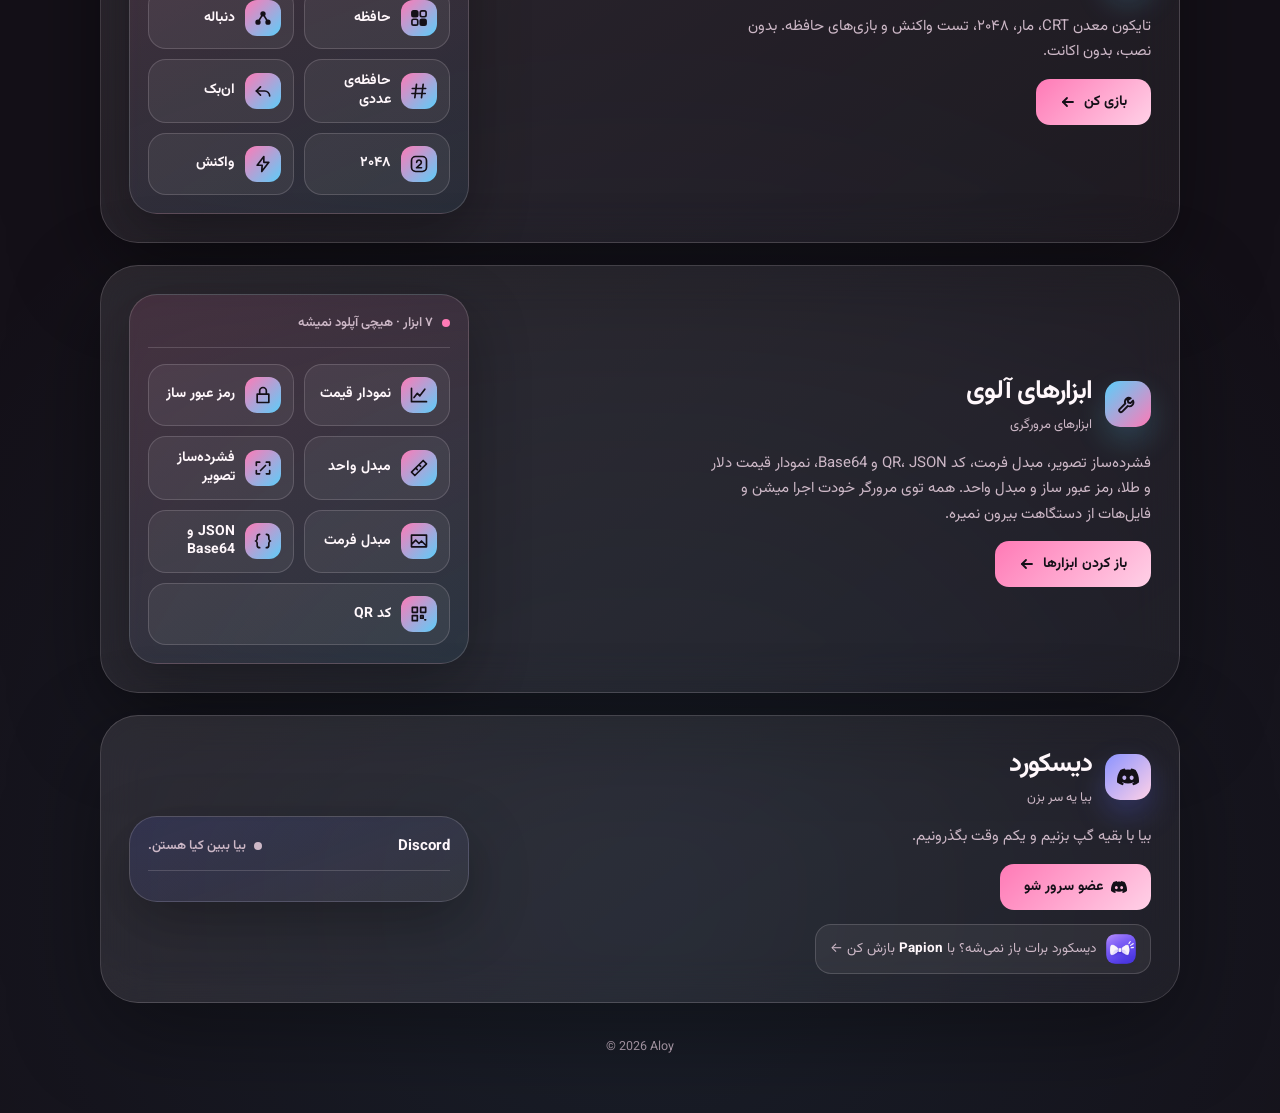
==== commit c5802d52: "Add files via upload" ====
--- a/index.html
+++ b/index.html
@@ -604,8 +604,7 @@
     .freelance-chip.main {
       border-color: transparent;
       background: linear-gradient(135deg, var(--pink), var(--pink-soft));
-      color: #141018;
-    }
+      color: #141018; background-origin: border-box;}
 
     .freelance-meta {
       display: flex;
@@ -1246,8 +1245,7 @@
       row-gap: 0;
       color: #141018;
       border-color: transparent;
-      background: linear-gradient(135deg, var(--pink), var(--pink-soft));
-    }
+      background: linear-gradient(135deg, var(--pink), var(--pink-soft)); background-origin: border-box;}
 
     .app-link.primary:hover {
       filter: brightness(1.05);
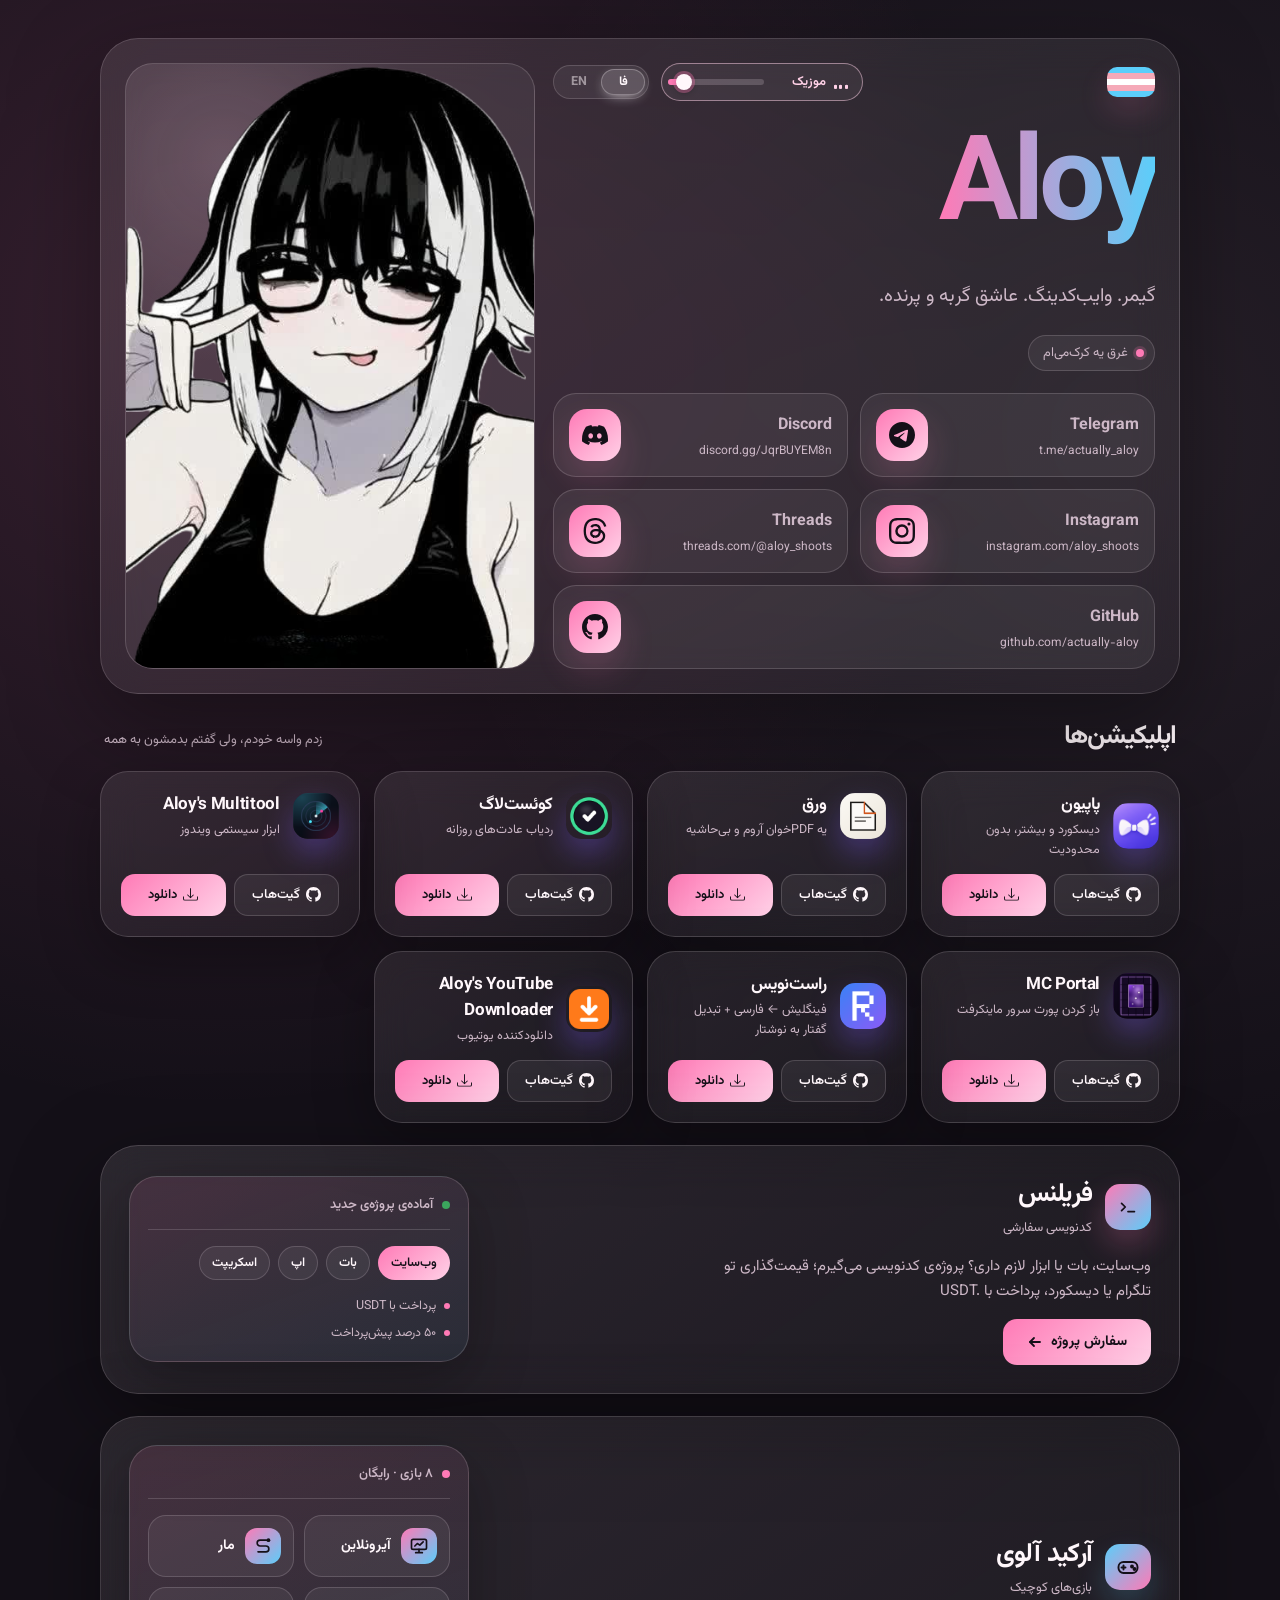
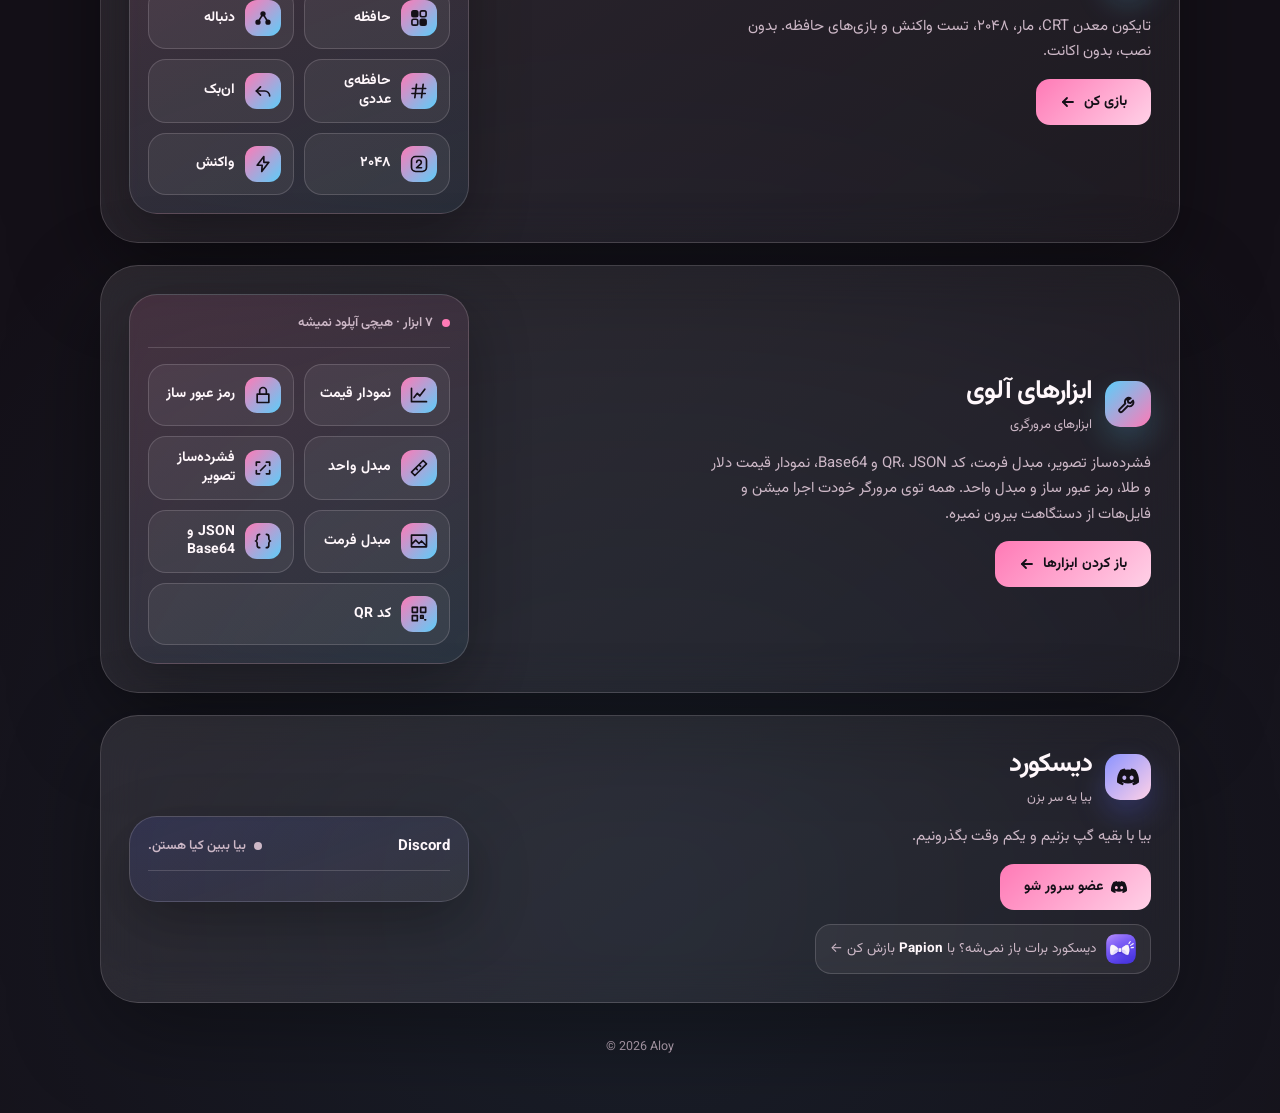
==== commit 7d892a0d: "Add files via upload" ====
--- a/index.html
+++ b/index.html
@@ -1322,9 +1322,9 @@
     }
   </style>
   <link rel="stylesheet" href="langfx.css">
-  <link rel="stylesheet" href="music.css">
+  <link rel="stylesheet" href="music.css?v=20261121">
   <script src="langfx.js" defer></script>
-  <script src="music.js"></script>
+  <script src="music.js?v=20261121"></script>
 </head>
 <body>
   <main class="page">
--- a/music.css
+++ b/music.css
@@ -200,6 +200,38 @@
   border-radius: 8px;
 }
 
+.mu-pill.mute .mu-fill {
+  width: 0;
+}
+
+.mu-pill.mute .mu-slider::after {
+  content: "0%";
+  position: absolute;
+  left: 30px;
+  top: 50%;
+  transform: translateY(-50%);
+  font-size: 11px;
+  font-weight: 700;
+  letter-spacing: 0.04em;
+  color: rgba(255, 239, 247, 0.55);
+  pointer-events: none;
+}
+
+.mu-pill.mute .mu-range::-webkit-slider-thumb {
+  background: transparent;
+  box-shadow: inset 0 0 0 2px rgba(255, 239, 247, 0.7);
+}
+
+.mu-pill.mute .mu-range::-moz-range-thumb {
+  background: transparent;
+  box-shadow: inset 0 0 0 2px rgba(255, 239, 247, 0.7);
+}
+
+.mu-pill.on.run.mute .mu-eq i {
+  animation: none;
+  transform: scaleY(0.3);
+}
+
 @media (max-width: 520px) {
   .mu-label {
     display: none;
@@ -215,6 +247,26 @@
 
   .mu-pill.on .mu-vol {
     max-width: 104px;
+  }
+}
+
+@media (max-width: 400px) {
+  .mu-slider {
+    width: 58px;
+  }
+
+  .mu-pill.on .mu-vol {
+    max-width: 82px;
+  }
+}
+
+@media (max-width: 345px) {
+  .mu-slider {
+    width: 34px;
+  }
+
+  .mu-pill.on .mu-vol {
+    max-width: 56px;
   }
 }
 
